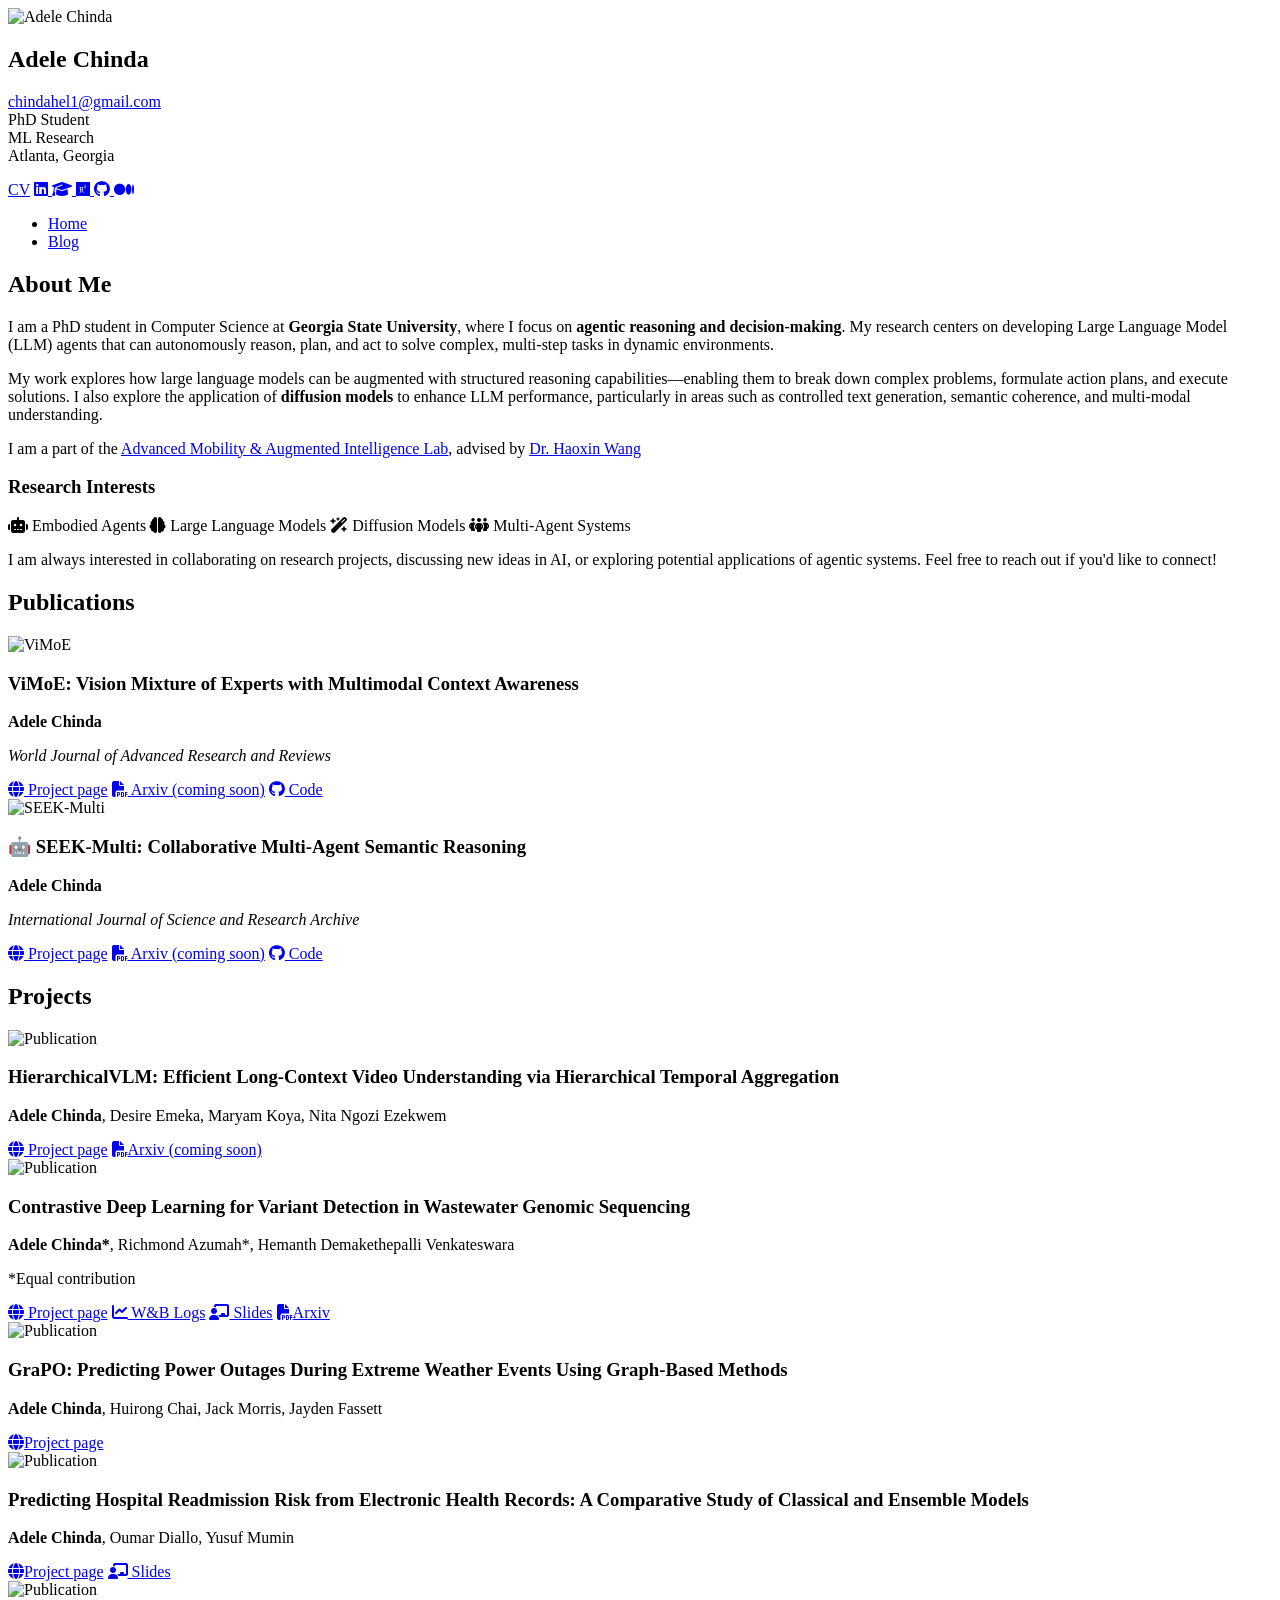
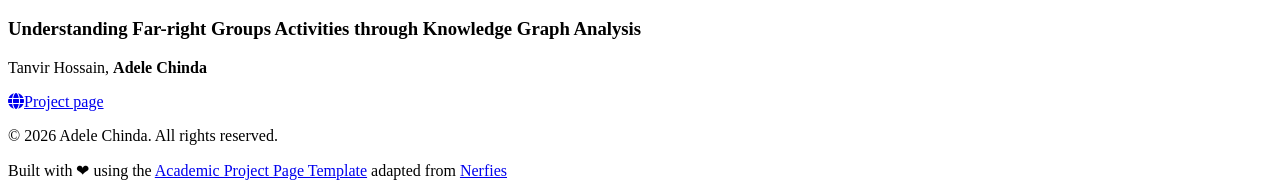
==== index.html @ a4552bd7 "Add initial HTML structure for portfolio website This file contains the complete HTML structure for " ====
<!DOCTYPE html>
<html lang="en">

<head>
  <meta charset="UTF-8">
  <meta http-equiv="X-UA-Compatible" content="IE=edge">
  <meta name="viewport" content="width=device-width, initial-scale=1.0">
  <meta name="description"
    content="Adele Chinda - PhD student in Computer Science at Georgia State University, researching agentic reasoning, LLM agents, and diffusion models for enhanced AI decision-making.">
  <meta name="keywords"
    content="Adele Chinda, ML Research, Machine Learning, LLM Agents, Diffusion Models, Embodied Agents, PhD Student, Georgia State University">
  <meta name="author" content="Adele Chinda">

  <!-- Open Graph / Social Media -->
    <!-- Open Graph / Social Media -->
  <meta property="og:type" content="website">
  <meta property="og:title" content="Adele Chinda - ML Researcher">
  <meta property="og:description"
    content="PhD student researching agentic reasoning, LLM agents, and diffusion models at Georgia State University">
  <meta property="og:url" content="https://arrdel.github.io/portfolio">
  <meta property="og:image" content="images/El.jpg">

  <!-- Twitter Card -->
  <meta name="twitter:card" content="summary_large_image">
  <meta name="twitter:title" content="Adele Chinda - ML Researcher">
  <meta name="twitter:description"
    content="PhD student researching agentic reasoning, LLM agents, and diffusion models">
  <meta name="twitter:image" content="images/El.jpg">

  <!-- Favicon -->
  <link rel="icon" type="image/x-icon" href="images/logo.png">
  <link rel="apple-touch-icon" href="images/logo.png">

  <link rel="preconnect" href="https://fonts.googleapis.com">
  <link rel="preconnect" href="https://fonts.gstatic.com" crossorigin>
  <link href="https://fonts.googleapis.com/css2?family=Inconsolata:wght@200..900&display=swap" rel="stylesheet">
  <link href="https://fonts.googleapis.com/css2?family=Roboto:wght@100..900&display=swap" rel="stylesheet">

  <link rel="stylesheet" href="https://cdnjs.cloudflare.com/ajax/libs/font-awesome/6.4.0/css/all.min.css"
    integrity="sha512-iecdLmaskl7CVkqkXNQ/ZH/XLlvWZOJyj7Yy7tcenmpD1ypASozpmT/E0iPtmFIB46ZmdtAc9eNBvH0H/ZpiBw=="
    crossorigin="anonymous" referrerpolicy="no-referrer" />

  <link rel="stylesheet" href="styles.css">

  <title>Adele Chinda - ML Researcher</title>
</head>

<body>
  <div class="container">
    <!-- SIDEBAR -->
    <aside class="sidebar">
      <div class="profile">
        <img src="images/El.jpg" alt="Adele Chinda" class="profile-img">
        <h1>Adele Chinda</h1>
        <p class="contact">
          <a href="mailto:chindahel1@gmail.com">chindahel1@gmail.com</a><br>
          PhD Student<br>
          ML Research<br>
          Atlanta, Georgia
        </p>
        <div class="social-links">
          <a href="https://drive.google.com/file/d/1CGYINzGXRJIUxtWzq9gkBMpRgqJ4EECD/view?usp=sharing" target="_blank"
            rel="noopener noreferrer" title="CV">CV</a>
          <!-- <a href="http://scholar.google.com" target="_blank" rel="noopener noreferrer" title="Google Scholar">
            <i class="fa-solid fa-graduation-cap"></i>
          </a>
          <a href="https://www.semanticscholar.org" target="_blank" rel="noopener noreferrer" title="Semantic Scholar">
            Semantic Scholar
          </a>
          <a href="http://twitter.com" target="_blank" rel="noopener noreferrer" title="Twitter">
            <i class="fa-brands fa-twitter"></i>
          </a> -->
          <a href="https://www.linkedin.com/in/adele-chinda/" target="_blank" rel="noopener noreferrer"
            title="LinkedIn">
            <i class="fa-brands fa-linkedin"></i>
          </a>
          <a href="https://scholar.google.com/citations?user=T6qXvdAAAAAJ&hl=en" target="_blank"
            rel="noopener noreferrer" title="Google Scholar">
            <i class="fa-solid fa-graduation-cap"></i>
          </a>
          <a href="https://www.researchgate.net/profile/Adele-Chinda-2?ev=hdr_xprf" target="_blank"
            rel="noopener noreferrer" title="ResearchGate">
            <i class="fa-brands fa-researchgate"></i>
          </a>
          <a href="https://github.com/arrdel" target="_blank" rel="noopener noreferrer" title="GitHub">
            <i class="fa-brands fa-github"></i>
          </a>
          <a href="https://medium.com/@chindahel1" target="_blank" rel="noopener noreferrer" title="Medium">
            <i class="fa-brands fa-medium"></i>
          </a>
        </div>
      </div>

      <!-- Navigation Menu -->
      <nav class="sidebar-nav">
        <ul>
          <li><a href="index.html" class="nav-link active">Home</a></li>
          <li><a href="blog.html" class="nav-link">Blog</a></li>
        </ul>
      </nav>
    </aside>

    <!-- MAIN CONTENT -->
    <main class="main-content">
      <!-- ABOUT SECTION -->
      <section class="about-section">
        <h2>About Me</h2>
        <p>
          I am a PhD student in Computer Science at <strong>Georgia State University</strong>, where I focus on
          <strong>agentic reasoning and
            decision-making</strong>. My research centers on developing Large Language Model (LLM) agents that can
          autonomously reason, plan, and act to solve complex, multi-step tasks in dynamic environments.
        </p>

        <p>
          My work explores how large language models can be
          augmented with structured reasoning capabilities—enabling them to break down complex problems, formulate
          action plans, and execute solutions. I also explore the application of <strong>diffusion
            models</strong> to enhance LLM performance, particularly in areas such as controlled text generation,
          semantic coherence, and multi-modal understanding.
        </p>

        <p>
          I am a part of the <a href="https://www.amai-gsu.us/" target="_blank">Advanced Mobility & Augmented
            Intelligence Lab</a>, advised
          by
          <a href="https://www.amai-gsu.us/group/">Dr. Haoxin Wang</a>
        </p>

        <div class="research-interests">
          <h3>Research Interests</h3>
          <div class="interest-tags">
            <span class="interest-tag"><i class="fa-solid fa-robot"></i> Embodied Agents</span>
            <span class="interest-tag"><i class="fa-solid fa-brain"></i> Large Language Models</span>
            <span class="interest-tag"><i class="fa-solid fa-wand-magic-sparkles"></i> Diffusion Models</span>
            <span class="interest-tag"><i class="fa-solid fa-people-group"></i> Multi-Agent Systems</span>
          </div>
        </div>

        <p>
          I am always interested in collaborating on research projects, discussing new ideas in AI, or exploring
          potential applications of agentic systems. Feel free to reach out if you'd like to connect!
        </p>
      </section>
      <!-- <section class="news-section">
        <h3>News</h3>
        <div class="news-list"> -->


      <!-- <div class="news-item">
            <img src="images/El.jpg" alt="Conference" class="news-thumbnail">
            <div class="news-content">
              <h3>LLaRP got accepted at ICLR</h3>
              <p class="news-date">Jan, 2024</p>
              <p>LLaRP is a way to ground multi-modal models in different embodiments and corresponding action spaces.
              </p>
            </div>
          </div> -->

      <!-- <div class="news-item">
            <img src="images/El.jpg" alt="Apple" class="news-thumbnail">
            <div class="news-content">
              <h3>Started as a Research Scientist at Apple MLR</h3>
              <p class="news-date">June, 2023</p>
              <p>I joined Apple as a Research Scientist in the Machine Learning Research team. I will work on building
                interactive and embodied agents.</p>
            </div>
          </div> -->

      <!-- <div class="news-item">
            <img src="images/El.jpg" alt="Defense" class="news-thumbnail">
            <div class="news-content">
              <h3>Defended my PhD Thesis</h3>
              <p class="news-date">May, 2023</p>
              <p>I defended my PhD thesis titled "Towards multi-modal AI systems with open-world cognition".</p>
            </div>
          </div> -->

      <!-- <div class="news-item">
            <img src="images/El.jpg" alt="ECCV" class="news-thumbnail">
            <div class="news-content">
              <h3>HouseKeep got accepted at ECCV</h3>
              <p class="news-date">Sep, 2022</p>
              <p>HouseKeep is a benchmark to test common-sense reasoning in embodied agents.</p>
            </div>
          </div> -->

      <!-- <div class="news-item">
            <img src="images/El.jpg" alt="UAI" class="news-thumbnail">
            <div class="news-content">
              <h3>Known Unknowns accepted at UAI as Oral</h3>
              <p class="news-date">Aug, 2021</p>
              <p>In this work, we teach agents how to reason using elimination.</p>
            </div>
          </div> -->


      <!-- </div>
      </section> -->

      <!-- PUBLICATIONS SECTION -->
      <section class="publications-section">
        <h2>Publications</h2>
        <div class="publications-grid">

          <!-- Publication 1 -->
          <div class="publication-card" data-category="vision">
            <img src="images/vimoe.png" alt="ViMoE" class="pub-image">
            <div class="pub-content">
              <h3>ViMoE: Vision Mixture of Experts with Multimodal Context Awareness</h3>
              <p class="pub-authors"><strong>Adele Chinda</strong></p>
              <p class="pub-authors" style="font-style: italic; font-weight: 300;">World Journal of Advanced Research
                and Reviews</p>
              <div class="pub-links">
                <a href="https://arrdel.github.io/vimoe/" target="_blank"><i class="fa-solid fa-globe"></i> Project
                  page</a>
                <a href="https://arxiv.org/" target="_blank"><i class="fa-solid fa-file-pdf"></i> Arxiv (coming
                  soon)</a>
                <a href="https://github.com/arrdel/vimoe" target="_blank"><i class="fa-brands fa-github"></i> Code</a>
              </div>
            </div>
          </div>

          <!-- Publication 2 -->
          <div class="publication-card" data-category="reasoning">
            <img src="images/seek.svg" alt="SEEK-Multi" class="pub-image">
            <div class="pub-content">
              <h3>🤖 SEEK-Multi: Collaborative Multi-Agent Semantic Reasoning</h3>
              <p class="pub-authors"><strong>Adele Chinda</strong></p>
              <p class="pub-authors" style="font-style: italic; font-weight: 300;">International Journal of Science and
                Research Archive</p>
              <div class="pub-links">
                <a href="https://arrdel.github.io/seek-multi/" target="_blank"><i class="fa-solid fa-globe"></i> Project
                  page</a>
                <a href="https://arxiv.org/" target="_blank"><i class="fa-solid fa-file-pdf"></i> Arxiv (coming
                  soon)</a>
                <a href="https://github.com/arrdel/seek-multi" target="_blank"><i class="fa-brands fa-github"></i>
                  Code</a>
              </div>
            </div>
          </div>

        </div>
      </section>

      <!-- PROJECTS SECTION -->
      <section class="projects-section">
        <h2>Projects</h2>
        <div class="publications-grid">





          <!-- Projects 1 -->
          <div class="publication-card" data-category="embodied">
            <img src="images/hvlm.png" alt="Publication" class="pub-image">
            <div class="pub-content">
              <h3>HierarchicalVLM: Efficient Long-Context Video Understanding via
                Hierarchical Temporal Aggregation</h3>
              <p class="pub-authors"><strong>Adele Chinda</strong>, Desire Emeka, Maryam Koya, Nita Ngozi Ezekwem</p>
              <div class="pub-links">
                <a href="https://arrdel.github.io/hierarchical-vlm/" target="_blank"><i class="fa-solid fa-globe"></i>
                  Project page</a>
                <a href="https://arxiv.org/" target="_blank"><i class="fa-solid fa-file-pdf"></i>Arxiv
                  (coming soon)</a>
              </div>
            </div>
          </div>


          <!-- Projects 1 -->
          <div class="publication-card" data-category="embodied">
            <img src="images/contrastive_architecture.png" alt="Publication" class="pub-image">
            <div class="pub-content">
              <h3>Contrastive Deep Learning for Variant Detection in Wastewater Genomic Sequencing</h3>
              <p class="pub-authors"><strong>Adele Chinda*</strong>, Richmond Azumah*, Hemanth Demakethepalli
                Venkateswara</p>
              <p class="pub-authors equal-contribution">*Equal contribution</p>
              <div class="pub-links">
                <a href="https://arrdel.github.io/genomic_sequence_detection/" target="_blank"><i
                    class="fa-solid fa-globe"></i> Project page</a>
                <a href="https://wandb.ai/el_chindah/vqvae-genomics?nw=nwuserel_chindah1" target="_blank"><i
                    class="fas fa-chart-line"></i> W&B Logs</a>
                <a href="https://docs.google.com/presentation/d/1PDNrMdP7XP-Nsu4ky4-fKPafyjr1P7agbxPLadzacz8/edit?slide=id.p#slide=id.p"
                  target="_blank"><i class="fas fa-chalkboard-teacher"></i> Slides</a>
                <a href="https://arxiv.org/abs/2512.03158" target="_blank"><i class="fa-solid fa-file-pdf"></i>Arxiv</a>
              </div>
            </div>
          </div>







          <!-- Projects 1 -->
          <div class="publication-card" data-category="embodied">
            <img src="images/power_grid.png" alt="Publication" class="pub-image">
            <div class="pub-content">
              <h3>GraPO: Predicting Power Outages During Extreme Weather Events Using Graph-Based Methods</h3>
              <p class="pub-authors"><strong>Adele Chinda</strong>, Huirong Chai, Jack Morris, Jayden Fassett</p>
              <div class="pub-links">
                <a href="https://arrdel.github.io/power-outage-prediction/" target="_blank"><i
                    class="fa-solid fa-globe"></i>Project
                  page</a>
              </div>
            </div>
          </div>

          <!-- Projects 2 -->
          <div class="publication-card" data-category="embodied">
            <img src="images/smote_effect.png" alt="Publication" class="pub-image">
            <div class="pub-content">
              <h3>Predicting Hospital Readmission Risk from Electronic
                Health Records: A Comparative Study of Classical
                and Ensemble Models</h3>
              <p class="pub-authors"><strong>Adele Chinda</strong>, Oumar Diallo, Yusuf Mumin</p>

              <div class="pub-links">
                <!-- <a href="#" target="_blank"><i class="fa-solid fa-file-pdf"></i> Arxiv</a>
                          <a href="#" target="_blank"><i class="fa-brands fa-github"></i> Code</a> -->
                <a href="https://arrdel.github.io/patient-readmission-prediction/" target="_blank"><i
                    class="fa-solid fa-globe"></i>Project page</a>
                <a href="https://docs.google.com/presentation/d/1vqpF6zfkh1SBJUwnyQhHfGGrLSJdJ21kZCdQbvuo1Ig/edit?usp=sharing"
                  target="_blank"><i class="fas fa-chalkboard-teacher"></i> Slides</a>
              </div>
            </div>
          </div>

          <!-- Projects 3 -->
          <div class="publication-card" data-category="embodied">
            <img src="images/knowledge_graph.png" alt="Publication" class="pub-image">
            <div class="pub-content">
              <h3>Understanding Far-right Groups Activities through
                Knowledge Graph Analysis</h3>
              <p class="pub-authors">Tanvir Hossain, <strong>Adele Chinda</strong>
              </p>

              <div class="pub-links">
                <!-- <a href="#" target="_blank"><i class="fa-solid fa-file-pdf"></i> Arxiv</a>
                            <a href="#" target="_blank"><i class="fa-brands fa-github"></i> Code</a> -->
                <a href="https://arrdel.github.io/iron-march-network-analysis/" target="_blank"><i
                    class="fa-solid fa-globe"></i>Project page</a>
              </div>
            </div>
          </div>
        </div>
      </section>

    </main>
  </div>

  <!-- FOOTER -->
  <footer class="footer">
    <div class="footer-content">
      <p class="footer-copyright">&copy; 2026 Adele Chinda. All rights reserved.</p>
      <p class="footer-credit">
        Built with <span class="heart">❤</span> using the <a
          href="https://github.com/eliahuhorwitz/Academic-project-page-template" target="_blank">Academic
          Project Page Template</a> adapted from <a href="https://nerfies.github.io" target="_blank">Nerfies</a>
      </p>
      <!-- ClustrMaps Widget -->
      <!-- <div style="text-align: center; margin-top: 20px;">
        <script type="text/javascript" id="clustrmaps"
          src="//clustrmaps.com/map_v2.js?d=UBwb8LAJgIolX9pV6082rkMXWOmFI37z0qyVBqTbJFw&cl=ffffff&w=300"></script>
      </div> -->
    </div>
  </footer>

  <script>
    // Filter functionality
    const filterBtns = document.querySelectorAll('.filter-btn');
    const pubCards = document.querySelectorAll('.publication-card');

    filterBtns.forEach(btn => {
      btn.addEventListener('click', () => {
        // Update active button
        filterBtns.forEach(b => b.classList.remove('active'));
        btn.classList.add('active');

        const filter = btn.getAttribute('data-filter');

        // Filter publications
        pubCards.forEach(card => {
          if (filter === 'all' || card.getAttribute('data-category').includes(filter)) {
            card.style.display = 'flex';
          } else {
            card.style.display = 'none';
          }
        });
      });
    });
  </script>
</body>

</html>
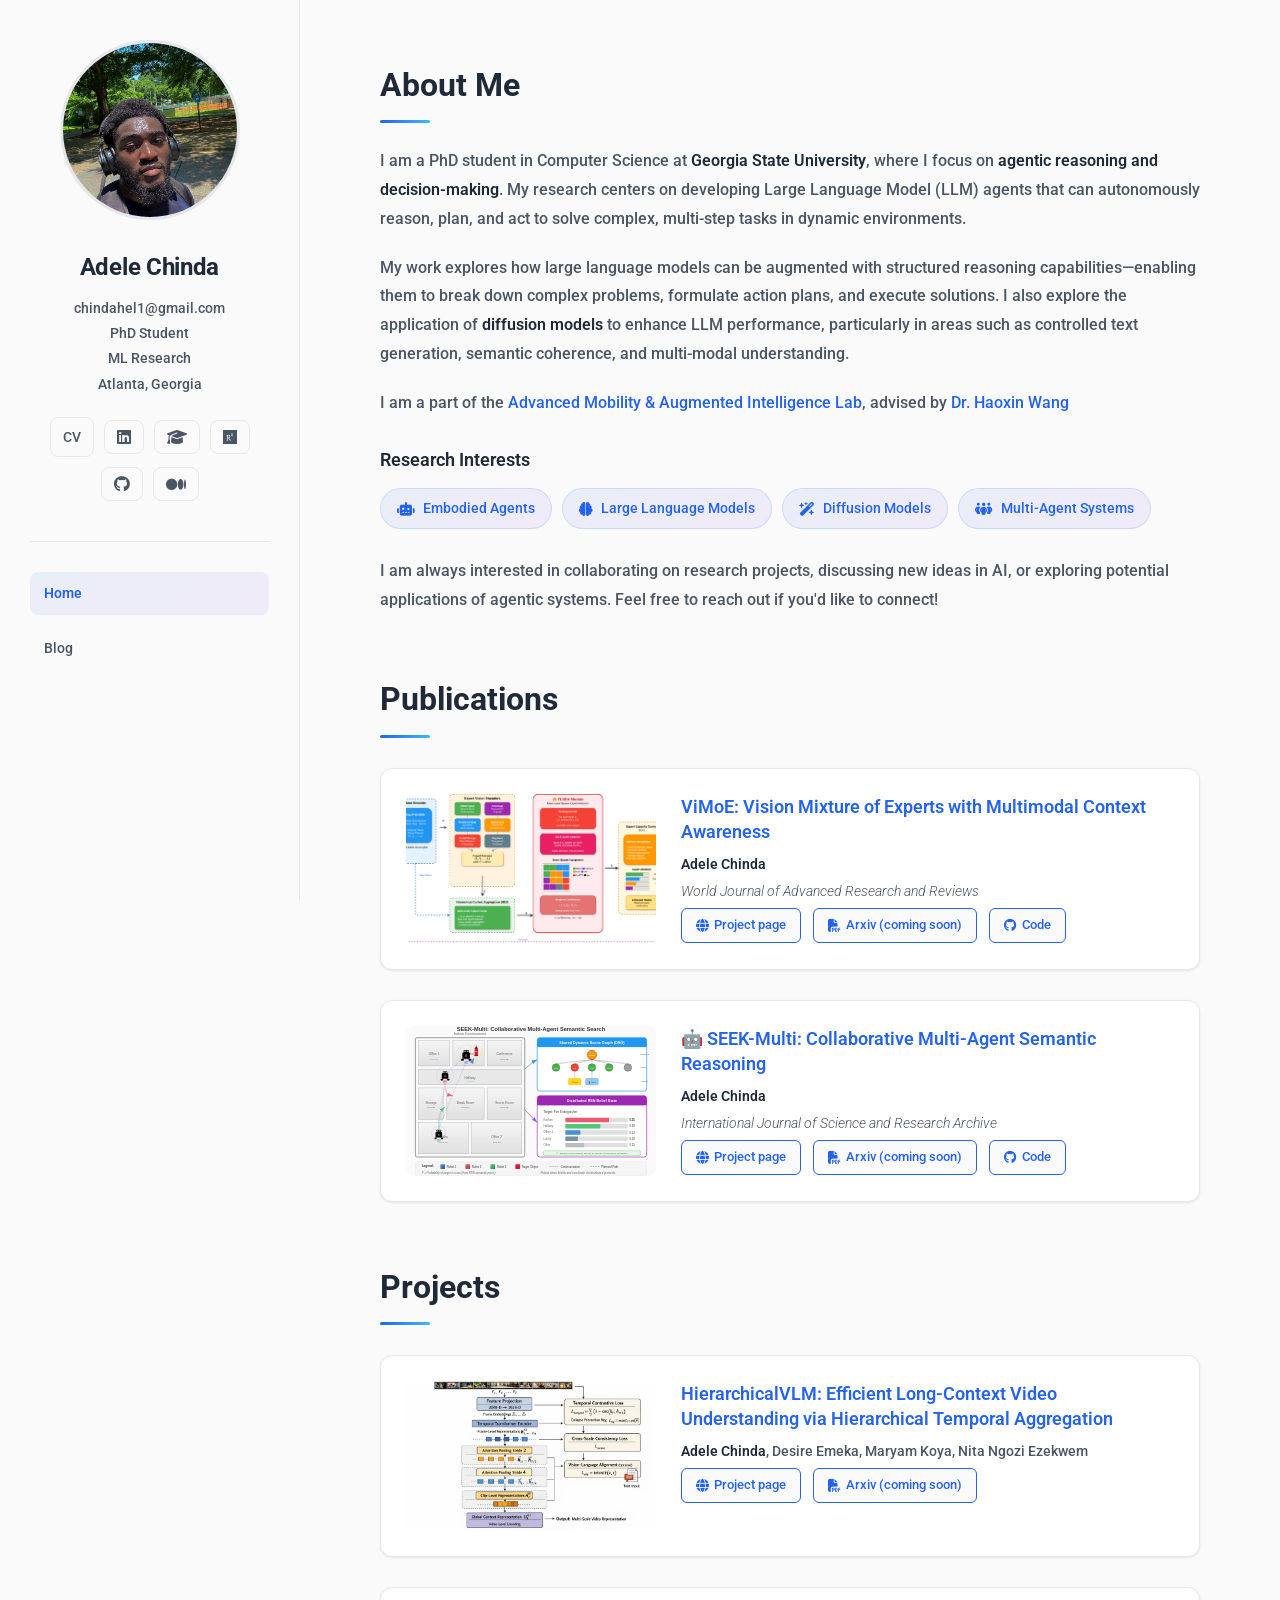
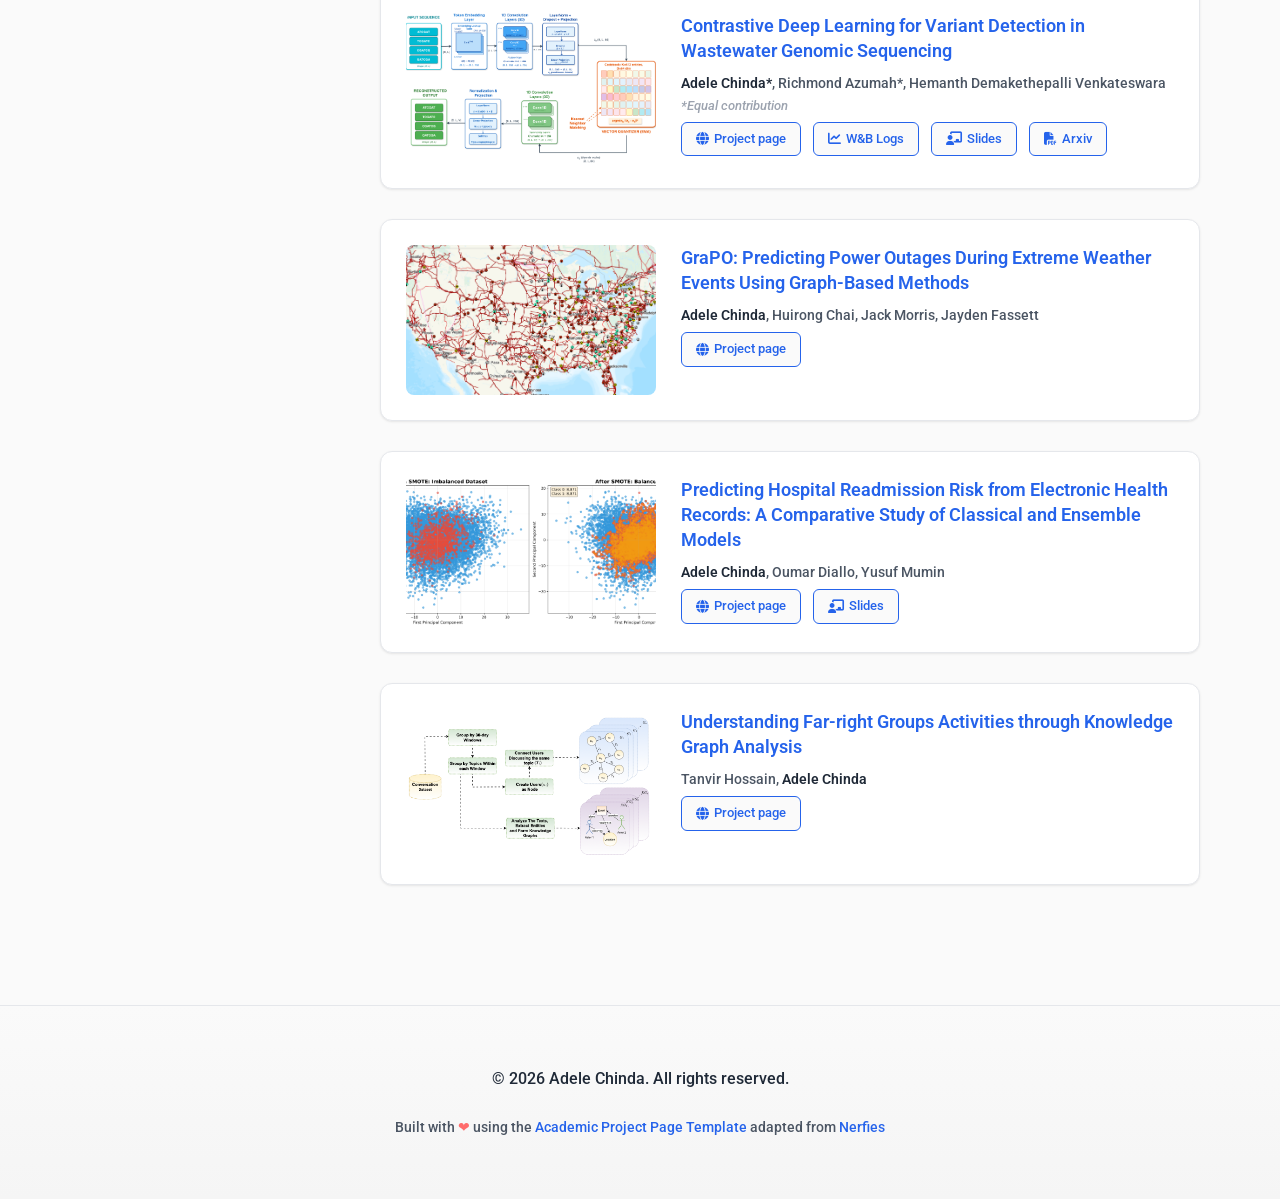
==== commit 4700fe36: "Add portfolio files, styles, and documents" ====
--- a/index.html
+++ b/index.html
@@ -1,398 +1,397 @@
-<!DOCTYPE html>
-<html lang="en">
-
-<head>
-  <meta charset="UTF-8">
-  <meta http-equiv="X-UA-Compatible" content="IE=edge">
-  <meta name="viewport" content="width=device-width, initial-scale=1.0">
-  <meta name="description"
-    content="Adele Chinda - PhD student in Computer Science at Georgia State University, researching agentic reasoning, LLM agents, and diffusion models for enhanced AI decision-making.">
-  <meta name="keywords"
-    content="Adele Chinda, ML Research, Machine Learning, LLM Agents, Diffusion Models, Embodied Agents, PhD Student, Georgia State University">
-  <meta name="author" content="Adele Chinda">
-
-  <!-- Open Graph / Social Media -->
-    <!-- Open Graph / Social Media -->
-  <meta property="og:type" content="website">
-  <meta property="og:title" content="Adele Chinda - ML Researcher">
-  <meta property="og:description"
-    content="PhD student researching agentic reasoning, LLM agents, and diffusion models at Georgia State University">
-  <meta property="og:url" content="https://arrdel.github.io/portfolio">
-  <meta property="og:image" content="images/El.jpg">
-
-  <!-- Twitter Card -->
-  <meta name="twitter:card" content="summary_large_image">
-  <meta name="twitter:title" content="Adele Chinda - ML Researcher">
-  <meta name="twitter:description"
-    content="PhD student researching agentic reasoning, LLM agents, and diffusion models">
-  <meta name="twitter:image" content="images/El.jpg">
-
-  <!-- Favicon -->
-  <link rel="icon" type="image/x-icon" href="images/logo.png">
-  <link rel="apple-touch-icon" href="images/logo.png">
-
-  <link rel="preconnect" href="https://fonts.googleapis.com">
-  <link rel="preconnect" href="https://fonts.gstatic.com" crossorigin>
-  <link href="https://fonts.googleapis.com/css2?family=Inconsolata:wght@200..900&display=swap" rel="stylesheet">
-  <link href="https://fonts.googleapis.com/css2?family=Roboto:wght@100..900&display=swap" rel="stylesheet">
-
-  <link rel="stylesheet" href="https://cdnjs.cloudflare.com/ajax/libs/font-awesome/6.4.0/css/all.min.css"
-    integrity="sha512-iecdLmaskl7CVkqkXNQ/ZH/XLlvWZOJyj7Yy7tcenmpD1ypASozpmT/E0iPtmFIB46ZmdtAc9eNBvH0H/ZpiBw=="
-    crossorigin="anonymous" referrerpolicy="no-referrer" />
-
-  <link rel="stylesheet" href="styles.css">
-
-  <title>Adele Chinda - ML Researcher</title>
-</head>
-
-<body>
-  <div class="container">
-    <!-- SIDEBAR -->
-    <aside class="sidebar">
-      <div class="profile">
-        <img src="images/El.jpg" alt="Adele Chinda" class="profile-img">
-        <h1>Adele Chinda</h1>
-        <p class="contact">
-          <a href="mailto:chindahel1@gmail.com">chindahel1@gmail.com</a><br>
-          PhD Student<br>
-          ML Research<br>
-          Atlanta, Georgia
-        </p>
-        <div class="social-links">
-          <a href="https://drive.google.com/file/d/1CGYINzGXRJIUxtWzq9gkBMpRgqJ4EECD/view?usp=sharing" target="_blank"
-            rel="noopener noreferrer" title="CV">CV</a>
-          <!-- <a href="http://scholar.google.com" target="_blank" rel="noopener noreferrer" title="Google Scholar">
-            <i class="fa-solid fa-graduation-cap"></i>
-          </a>
-          <a href="https://www.semanticscholar.org" target="_blank" rel="noopener noreferrer" title="Semantic Scholar">
-            Semantic Scholar
-          </a>
-          <a href="http://twitter.com" target="_blank" rel="noopener noreferrer" title="Twitter">
-            <i class="fa-brands fa-twitter"></i>
-          </a> -->
-          <a href="https://www.linkedin.com/in/adele-chinda/" target="_blank" rel="noopener noreferrer"
-            title="LinkedIn">
-            <i class="fa-brands fa-linkedin"></i>
-          </a>
-          <a href="https://scholar.google.com/citations?user=T6qXvdAAAAAJ&hl=en" target="_blank"
-            rel="noopener noreferrer" title="Google Scholar">
-            <i class="fa-solid fa-graduation-cap"></i>
-          </a>
-          <a href="https://www.researchgate.net/profile/Adele-Chinda-2?ev=hdr_xprf" target="_blank"
-            rel="noopener noreferrer" title="ResearchGate">
-            <i class="fa-brands fa-researchgate"></i>
-          </a>
-          <a href="https://github.com/arrdel" target="_blank" rel="noopener noreferrer" title="GitHub">
-            <i class="fa-brands fa-github"></i>
-          </a>
-          <a href="https://medium.com/@chindahel1" target="_blank" rel="noopener noreferrer" title="Medium">
-            <i class="fa-brands fa-medium"></i>
-          </a>
-        </div>
-      </div>
-
-      <!-- Navigation Menu -->
-      <nav class="sidebar-nav">
-        <ul>
-          <li><a href="index.html" class="nav-link active">Home</a></li>
-          <li><a href="blog.html" class="nav-link">Blog</a></li>
-        </ul>
-      </nav>
-    </aside>
-
-    <!-- MAIN CONTENT -->
-    <main class="main-content">
-      <!-- ABOUT SECTION -->
-      <section class="about-section">
-        <h2>About Me</h2>
-        <p>
-          I am a PhD student in Computer Science at <strong>Georgia State University</strong>, where I focus on
-          <strong>agentic reasoning and
-            decision-making</strong>. My research centers on developing Large Language Model (LLM) agents that can
-          autonomously reason, plan, and act to solve complex, multi-step tasks in dynamic environments.
-        </p>
-
-        <p>
-          My work explores how large language models can be
-          augmented with structured reasoning capabilities—enabling them to break down complex problems, formulate
-          action plans, and execute solutions. I also explore the application of <strong>diffusion
-            models</strong> to enhance LLM performance, particularly in areas such as controlled text generation,
-          semantic coherence, and multi-modal understanding.
-        </p>
-
-        <p>
-          I am a part of the <a href="https://www.amai-gsu.us/" target="_blank">Advanced Mobility & Augmented
-            Intelligence Lab</a>, advised
-          by
-          <a href="https://www.amai-gsu.us/group/">Dr. Haoxin Wang</a>
-        </p>
-
-        <div class="research-interests">
-          <h3>Research Interests</h3>
-          <div class="interest-tags">
-            <span class="interest-tag"><i class="fa-solid fa-robot"></i> Embodied Agents</span>
-            <span class="interest-tag"><i class="fa-solid fa-brain"></i> Large Language Models</span>
-            <span class="interest-tag"><i class="fa-solid fa-wand-magic-sparkles"></i> Diffusion Models</span>
-            <span class="interest-tag"><i class="fa-solid fa-people-group"></i> Multi-Agent Systems</span>
-          </div>
-        </div>
-
-        <p>
-          I am always interested in collaborating on research projects, discussing new ideas in AI, or exploring
-          potential applications of agentic systems. Feel free to reach out if you'd like to connect!
-        </p>
-      </section>
-      <!-- <section class="news-section">
-        <h3>News</h3>
-        <div class="news-list"> -->
-
-
-      <!-- <div class="news-item">
-            <img src="images/El.jpg" alt="Conference" class="news-thumbnail">
-            <div class="news-content">
-              <h3>LLaRP got accepted at ICLR</h3>
-              <p class="news-date">Jan, 2024</p>
-              <p>LLaRP is a way to ground multi-modal models in different embodiments and corresponding action spaces.
-              </p>
-            </div>
-          </div> -->
-
-      <!-- <div class="news-item">
-            <img src="images/El.jpg" alt="Apple" class="news-thumbnail">
-            <div class="news-content">
-              <h3>Started as a Research Scientist at Apple MLR</h3>
-              <p class="news-date">June, 2023</p>
-              <p>I joined Apple as a Research Scientist in the Machine Learning Research team. I will work on building
-                interactive and embodied agents.</p>
-            </div>
-          </div> -->
-
-      <!-- <div class="news-item">
-            <img src="images/El.jpg" alt="Defense" class="news-thumbnail">
-            <div class="news-content">
-              <h3>Defended my PhD Thesis</h3>
-              <p class="news-date">May, 2023</p>
-              <p>I defended my PhD thesis titled "Towards multi-modal AI systems with open-world cognition".</p>
-            </div>
-          </div> -->
-
-      <!-- <div class="news-item">
-            <img src="images/El.jpg" alt="ECCV" class="news-thumbnail">
-            <div class="news-content">
-              <h3>HouseKeep got accepted at ECCV</h3>
-              <p class="news-date">Sep, 2022</p>
-              <p>HouseKeep is a benchmark to test common-sense reasoning in embodied agents.</p>
-            </div>
-          </div> -->
-
-      <!-- <div class="news-item">
-            <img src="images/El.jpg" alt="UAI" class="news-thumbnail">
-            <div class="news-content">
-              <h3>Known Unknowns accepted at UAI as Oral</h3>
-              <p class="news-date">Aug, 2021</p>
-              <p>In this work, we teach agents how to reason using elimination.</p>
-            </div>
-          </div> -->
-
-
-      <!-- </div>
-      </section> -->
-
-      <!-- PUBLICATIONS SECTION -->
-      <section class="publications-section">
-        <h2>Publications</h2>
-        <div class="publications-grid">
-
-          <!-- Publication 1 -->
-          <div class="publication-card" data-category="vision">
-            <img src="images/vimoe.png" alt="ViMoE" class="pub-image">
-            <div class="pub-content">
-              <h3>ViMoE: Vision Mixture of Experts with Multimodal Context Awareness</h3>
-              <p class="pub-authors"><strong>Adele Chinda</strong></p>
-              <p class="pub-authors" style="font-style: italic; font-weight: 300;">World Journal of Advanced Research
-                and Reviews</p>
-              <div class="pub-links">
-                <a href="https://arrdel.github.io/vimoe/" target="_blank"><i class="fa-solid fa-globe"></i> Project
-                  page</a>
-                <a href="https://arxiv.org/" target="_blank"><i class="fa-solid fa-file-pdf"></i> Arxiv (coming
-                  soon)</a>
-                <a href="https://github.com/arrdel/vimoe" target="_blank"><i class="fa-brands fa-github"></i> Code</a>
-              </div>
-            </div>
-          </div>
-
-          <!-- Publication 2 -->
-          <div class="publication-card" data-category="reasoning">
-            <img src="images/seek.svg" alt="SEEK-Multi" class="pub-image">
-            <div class="pub-content">
-              <h3>🤖 SEEK-Multi: Collaborative Multi-Agent Semantic Reasoning</h3>
-              <p class="pub-authors"><strong>Adele Chinda</strong></p>
-              <p class="pub-authors" style="font-style: italic; font-weight: 300;">International Journal of Science and
-                Research Archive</p>
-              <div class="pub-links">
-                <a href="https://arrdel.github.io/seek-multi/" target="_blank"><i class="fa-solid fa-globe"></i> Project
-                  page</a>
-                <a href="https://arxiv.org/" target="_blank"><i class="fa-solid fa-file-pdf"></i> Arxiv (coming
-                  soon)</a>
-                <a href="https://github.com/arrdel/seek-multi" target="_blank"><i class="fa-brands fa-github"></i>
-                  Code</a>
-              </div>
-            </div>
-          </div>
-
-        </div>
-      </section>
-
-      <!-- PROJECTS SECTION -->
-      <section class="projects-section">
-        <h2>Projects</h2>
-        <div class="publications-grid">
-
-
-
-
-
-          <!-- Projects 1 -->
-          <div class="publication-card" data-category="embodied">
-            <img src="images/hvlm.png" alt="Publication" class="pub-image">
-            <div class="pub-content">
-              <h3>HierarchicalVLM: Efficient Long-Context Video Understanding via
-                Hierarchical Temporal Aggregation</h3>
-              <p class="pub-authors"><strong>Adele Chinda</strong>, Desire Emeka, Maryam Koya, Nita Ngozi Ezekwem</p>
-              <div class="pub-links">
-                <a href="https://arrdel.github.io/hierarchical-vlm/" target="_blank"><i class="fa-solid fa-globe"></i>
-                  Project page</a>
-                <a href="https://arxiv.org/" target="_blank"><i class="fa-solid fa-file-pdf"></i>Arxiv
-                  (coming soon)</a>
-              </div>
-            </div>
-          </div>
-
-
-          <!-- Projects 1 -->
-          <div class="publication-card" data-category="embodied">
-            <img src="images/contrastive_architecture.png" alt="Publication" class="pub-image">
-            <div class="pub-content">
-              <h3>Contrastive Deep Learning for Variant Detection in Wastewater Genomic Sequencing</h3>
-              <p class="pub-authors"><strong>Adele Chinda*</strong>, Richmond Azumah*, Hemanth Demakethepalli
-                Venkateswara</p>
-              <p class="pub-authors equal-contribution">*Equal contribution</p>
-              <div class="pub-links">
-                <a href="https://arrdel.github.io/genomic_sequence_detection/" target="_blank"><i
-                    class="fa-solid fa-globe"></i> Project page</a>
-                <a href="https://wandb.ai/el_chindah/vqvae-genomics?nw=nwuserel_chindah1" target="_blank"><i
-                    class="fas fa-chart-line"></i> W&B Logs</a>
-                <a href="https://docs.google.com/presentation/d/1PDNrMdP7XP-Nsu4ky4-fKPafyjr1P7agbxPLadzacz8/edit?slide=id.p#slide=id.p"
-                  target="_blank"><i class="fas fa-chalkboard-teacher"></i> Slides</a>
-                <a href="https://arxiv.org/abs/2512.03158" target="_blank"><i class="fa-solid fa-file-pdf"></i>Arxiv</a>
-              </div>
-            </div>
-          </div>
-
-
-
-
-
-
-
-          <!-- Projects 1 -->
-          <div class="publication-card" data-category="embodied">
-            <img src="images/power_grid.png" alt="Publication" class="pub-image">
-            <div class="pub-content">
-              <h3>GraPO: Predicting Power Outages During Extreme Weather Events Using Graph-Based Methods</h3>
-              <p class="pub-authors"><strong>Adele Chinda</strong>, Huirong Chai, Jack Morris, Jayden Fassett</p>
-              <div class="pub-links">
-                <a href="https://arrdel.github.io/power-outage-prediction/" target="_blank"><i
-                    class="fa-solid fa-globe"></i>Project
-                  page</a>
-              </div>
-            </div>
-          </div>
-
-          <!-- Projects 2 -->
-          <div class="publication-card" data-category="embodied">
-            <img src="images/smote_effect.png" alt="Publication" class="pub-image">
-            <div class="pub-content">
-              <h3>Predicting Hospital Readmission Risk from Electronic
-                Health Records: A Comparative Study of Classical
-                and Ensemble Models</h3>
-              <p class="pub-authors"><strong>Adele Chinda</strong>, Oumar Diallo, Yusuf Mumin</p>
-
-              <div class="pub-links">
-                <!-- <a href="#" target="_blank"><i class="fa-solid fa-file-pdf"></i> Arxiv</a>
-                          <a href="#" target="_blank"><i class="fa-brands fa-github"></i> Code</a> -->
-                <a href="https://arrdel.github.io/patient-readmission-prediction/" target="_blank"><i
-                    class="fa-solid fa-globe"></i>Project page</a>
-                <a href="https://docs.google.com/presentation/d/1vqpF6zfkh1SBJUwnyQhHfGGrLSJdJ21kZCdQbvuo1Ig/edit?usp=sharing"
-                  target="_blank"><i class="fas fa-chalkboard-teacher"></i> Slides</a>
-              </div>
-            </div>
-          </div>
-
-          <!-- Projects 3 -->
-          <div class="publication-card" data-category="embodied">
-            <img src="images/knowledge_graph.png" alt="Publication" class="pub-image">
-            <div class="pub-content">
-              <h3>Understanding Far-right Groups Activities through
-                Knowledge Graph Analysis</h3>
-              <p class="pub-authors">Tanvir Hossain, <strong>Adele Chinda</strong>
-              </p>
-
-              <div class="pub-links">
-                <!-- <a href="#" target="_blank"><i class="fa-solid fa-file-pdf"></i> Arxiv</a>
-                            <a href="#" target="_blank"><i class="fa-brands fa-github"></i> Code</a> -->
-                <a href="https://arrdel.github.io/iron-march-network-analysis/" target="_blank"><i
-                    class="fa-solid fa-globe"></i>Project page</a>
-              </div>
-            </div>
-          </div>
-        </div>
-      </section>
-
-    </main>
-  </div>
-
-  <!-- FOOTER -->
-  <footer class="footer">
-    <div class="footer-content">
-      <p class="footer-copyright">&copy; 2026 Adele Chinda. All rights reserved.</p>
-      <p class="footer-credit">
-        Built with <span class="heart">❤</span> using the <a
-          href="https://github.com/eliahuhorwitz/Academic-project-page-template" target="_blank">Academic
-          Project Page Template</a> adapted from <a href="https://nerfies.github.io" target="_blank">Nerfies</a>
-      </p>
-      <!-- ClustrMaps Widget -->
-      <!-- <div style="text-align: center; margin-top: 20px;">
-        <script type="text/javascript" id="clustrmaps"
-          src="//clustrmaps.com/map_v2.js?d=UBwb8LAJgIolX9pV6082rkMXWOmFI37z0qyVBqTbJFw&cl=ffffff&w=300"></script>
-      </div> -->
-    </div>
-  </footer>
-
-  <script>
-    // Filter functionality
-    const filterBtns = document.querySelectorAll('.filter-btn');
-    const pubCards = document.querySelectorAll('.publication-card');
-
-    filterBtns.forEach(btn => {
-      btn.addEventListener('click', () => {
-        // Update active button
-        filterBtns.forEach(b => b.classList.remove('active'));
-        btn.classList.add('active');
-
-        const filter = btn.getAttribute('data-filter');
-
-        // Filter publications
-        pubCards.forEach(card => {
-          if (filter === 'all' || card.getAttribute('data-category').includes(filter)) {
-            card.style.display = 'flex';
-          } else {
-            card.style.display = 'none';
-          }
-        });
-      });
-    });
-  </script>
-</body>
-
-</html>
+<!DOCTYPE html>
+<html lang="en">
+
+<head>
+  <meta charset="UTF-8">
+  <meta http-equiv="X-UA-Compatible" content="IE=edge">
+  <meta name="viewport" content="width=device-width, initial-scale=1.0">
+  <meta name="description"
+    content="Adele Chinda - PhD student in Computer Science at Georgia State University, researching agentic reasoning, LLM agents, and diffusion models for enhanced AI decision-making.">
+  <meta name="keywords"
+    content="Adele Chinda, ML Research, Machine Learning, LLM Agents, Diffusion Models, Embodied Agents, PhD Student, Georgia State University">
+  <meta name="author" content="Adele Chinda">
+
+  <!-- Open Graph / Social Media -->
+  <meta property="og:type" content="website">
+  <meta property="og:title" content="Adele Chinda - ML Researcher">
+  <meta property="og:description"
+    content="PhD student researching agentic reasoning, LLM agents, and diffusion models at Georgia State University">
+  <meta property="og:url" content="https://arrdel.github.io/portfolio">
+  <meta property="og:image" content="images/El.jpg">
+
+  <!-- Twitter Card -->
+  <meta name="twitter:card" content="summary_large_image">
+  <meta name="twitter:title" content="Adele Chinda - ML Researcher">
+  <meta name="twitter:description"
+    content="PhD student researching agentic reasoning, LLM agents, and diffusion models">
+  <meta name="twitter:image" content="images/El.jpg">
+
+  <!-- Favicon -->
+  <link rel="icon" type="image/x-icon" href="images/logo.png">
+  <link rel="apple-touch-icon" href="images/logo.png">
+
+  <link rel="preconnect" href="https://fonts.googleapis.com">
+  <link rel="preconnect" href="https://fonts.gstatic.com" crossorigin>
+  <link href="https://fonts.googleapis.com/css2?family=Inconsolata:wght@200..900&display=swap" rel="stylesheet">
+  <link href="https://fonts.googleapis.com/css2?family=Roboto:wght@100..900&display=swap" rel="stylesheet">
+
+  <link rel="stylesheet" href="https://cdnjs.cloudflare.com/ajax/libs/font-awesome/6.4.0/css/all.min.css"
+    integrity="sha512-iecdLmaskl7CVkqkXNQ/ZH/XLlvWZOJyj7Yy7tcenmpD1ypASozpmT/E0iPtmFIB46ZmdtAc9eNBvH0H/ZpiBw=="
+    crossorigin="anonymous" referrerpolicy="no-referrer" />
+
+  <link rel="stylesheet" href="styles.css">
+
+  <title>Adele Chinda - ML Researcher</title>
+</head>
+
+<body>
+  <div class="container">
+    <!-- SIDEBAR -->
+    <aside class="sidebar">
+      <div class="profile">
+        <img src="images/El.jpg" alt="Adele Chinda" class="profile-img">
+        <h1>Adele Chinda</h1>
+        <p class="contact">
+          <a href="mailto:chindahel1@gmail.com">chindahel1@gmail.com</a><br>
+          PhD Student<br>
+          ML Research<br>
+          Atlanta, Georgia
+        </p>
+        <div class="social-links">
+          <a href="https://drive.google.com/file/d/1CGYINzGXRJIUxtWzq9gkBMpRgqJ4EECD/view?usp=sharing" target="_blank"
+            rel="noopener noreferrer" title="CV">CV</a>
+          <!-- <a href="http://scholar.google.com" target="_blank" rel="noopener noreferrer" title="Google Scholar">
+            <i class="fa-solid fa-graduation-cap"></i>
+          </a>
+          <a href="https://www.semanticscholar.org" target="_blank" rel="noopener noreferrer" title="Semantic Scholar">
+            Semantic Scholar
+          </a>
+          <a href="http://twitter.com" target="_blank" rel="noopener noreferrer" title="Twitter">
+            <i class="fa-brands fa-twitter"></i>
+          </a> -->
+          <a href="https://www.linkedin.com/in/adele-chinda/" target="_blank" rel="noopener noreferrer"
+            title="LinkedIn">
+            <i class="fa-brands fa-linkedin"></i>
+          </a>
+          <a href="https://scholar.google.com/citations?user=T6qXvdAAAAAJ&hl=en" target="_blank"
+            rel="noopener noreferrer" title="Google Scholar">
+            <i class="fa-solid fa-graduation-cap"></i>
+          </a>
+          <a href="https://www.researchgate.net/profile/Adele-Chinda-2?ev=hdr_xprf" target="_blank"
+            rel="noopener noreferrer" title="ResearchGate">
+            <i class="fa-brands fa-researchgate"></i>
+          </a>
+          <a href="https://github.com/arrdel" target="_blank" rel="noopener noreferrer" title="GitHub">
+            <i class="fa-brands fa-github"></i>
+          </a>
+          <a href="https://medium.com/@chindahel1" target="_blank" rel="noopener noreferrer" title="Medium">
+            <i class="fa-brands fa-medium"></i>
+          </a>
+        </div>
+      </div>
+
+      <!-- Navigation Menu -->
+      <nav class="sidebar-nav">
+        <ul>
+          <li><a href="index.html" class="nav-link active">Home</a></li>
+          <li><a href="blog.html" class="nav-link">Blog</a></li>
+        </ul>
+      </nav>
+    </aside>
+
+    <!-- MAIN CONTENT -->
+    <main class="main-content">
+      <!-- ABOUT SECTION -->
+      <section class="about-section">
+        <h2>About Me</h2>
+        <p>
+          I am a PhD student in Computer Science at <strong>Georgia State University</strong>, where I focus on
+          <strong>agentic reasoning and
+            decision-making</strong>. My research centers on developing Large Language Model (LLM) agents that can
+          autonomously reason, plan, and act to solve complex, multi-step tasks in dynamic environments.
+        </p>
+
+        <p>
+          My work explores how large language models can be
+          augmented with structured reasoning capabilities—enabling them to break down complex problems, formulate
+          action plans, and execute solutions. I also explore the application of <strong>diffusion
+            models</strong> to enhance LLM performance, particularly in areas such as controlled text generation,
+          semantic coherence, and multi-modal understanding.
+        </p>
+
+        <p>
+          I am a part of the <a href="https://www.amai-gsu.us/" target="_blank">Advanced Mobility & Augmented
+            Intelligence Lab</a>, advised
+          by
+          <a href="https://www.amai-gsu.us/group/">Dr. Haoxin Wang</a>
+        </p>
+
+        <div class="research-interests">
+          <h3>Research Interests</h3>
+          <div class="interest-tags">
+            <span class="interest-tag"><i class="fa-solid fa-robot"></i> Embodied Agents</span>
+            <span class="interest-tag"><i class="fa-solid fa-brain"></i> Large Language Models</span>
+            <span class="interest-tag"><i class="fa-solid fa-wand-magic-sparkles"></i> Diffusion Models</span>
+            <span class="interest-tag"><i class="fa-solid fa-people-group"></i> Multi-Agent Systems</span>
+          </div>
+        </div>
+
+        <p>
+          I am always interested in collaborating on research projects, discussing new ideas in AI, or exploring
+          potential applications of agentic systems. Feel free to reach out if you'd like to connect!
+        </p>
+      </section>
+      <!-- <section class="news-section">
+        <h3>News</h3>
+        <div class="news-list"> -->
+
+
+      <!-- <div class="news-item">
+            <img src="images/El.jpg" alt="Conference" class="news-thumbnail">
+            <div class="news-content">
+              <h3>LLaRP got accepted at ICLR</h3>
+              <p class="news-date">Jan, 2024</p>
+              <p>LLaRP is a way to ground multi-modal models in different embodiments and corresponding action spaces.
+              </p>
+            </div>
+          </div> -->
+
+      <!-- <div class="news-item">
+            <img src="images/El.jpg" alt="Apple" class="news-thumbnail">
+            <div class="news-content">
+              <h3>Started as a Research Scientist at Apple MLR</h3>
+              <p class="news-date">June, 2023</p>
+              <p>I joined Apple as a Research Scientist in the Machine Learning Research team. I will work on building
+                interactive and embodied agents.</p>
+            </div>
+          </div> -->
+
+      <!-- <div class="news-item">
+            <img src="images/El.jpg" alt="Defense" class="news-thumbnail">
+            <div class="news-content">
+              <h3>Defended my PhD Thesis</h3>
+              <p class="news-date">May, 2023</p>
+              <p>I defended my PhD thesis titled "Towards multi-modal AI systems with open-world cognition".</p>
+            </div>
+          </div> -->
+
+      <!-- <div class="news-item">
+            <img src="images/El.jpg" alt="ECCV" class="news-thumbnail">
+            <div class="news-content">
+              <h3>HouseKeep got accepted at ECCV</h3>
+              <p class="news-date">Sep, 2022</p>
+              <p>HouseKeep is a benchmark to test common-sense reasoning in embodied agents.</p>
+            </div>
+          </div> -->
+
+      <!-- <div class="news-item">
+            <img src="images/El.jpg" alt="UAI" class="news-thumbnail">
+            <div class="news-content">
+              <h3>Known Unknowns accepted at UAI as Oral</h3>
+              <p class="news-date">Aug, 2021</p>
+              <p>In this work, we teach agents how to reason using elimination.</p>
+            </div>
+          </div> -->
+
+
+      <!-- </div>
+      </section> -->
+
+      <!-- PUBLICATIONS SECTION -->
+      <section class="publications-section">
+        <h2>Publications</h2>
+        <div class="publications-grid">
+
+          <!-- Publication 1 -->
+          <div class="publication-card" data-category="vision">
+            <img src="images/vimoe.png" alt="ViMoE" class="pub-image">
+            <div class="pub-content">
+              <h3>ViMoE: Vision Mixture of Experts with Multimodal Context Awareness</h3>
+              <p class="pub-authors"><strong>Adele Chinda</strong></p>
+              <p class="pub-authors" style="font-style: italic; font-weight: 300;">World Journal of Advanced Research
+                and Reviews</p>
+              <div class="pub-links">
+                <a href="https://arrdel.github.io/vimoe/" target="_blank"><i class="fa-solid fa-globe"></i> Project
+                  page</a>
+                <a href="https://arxiv.org/" target="_blank"><i class="fa-solid fa-file-pdf"></i> Arxiv (coming
+                  soon)</a>
+                <a href="https://github.com/arrdel/vimoe" target="_blank"><i class="fa-brands fa-github"></i> Code</a>
+              </div>
+            </div>
+          </div>
+
+          <!-- Publication 2 -->
+          <div class="publication-card" data-category="reasoning">
+            <img src="images/seek.svg" alt="SEEK-Multi" class="pub-image">
+            <div class="pub-content">
+              <h3>🤖 SEEK-Multi: Collaborative Multi-Agent Semantic Reasoning</h3>
+              <p class="pub-authors"><strong>Adele Chinda</strong></p>
+              <p class="pub-authors" style="font-style: italic; font-weight: 300;">International Journal of Science and
+                Research Archive</p>
+              <div class="pub-links">
+                <a href="https://arrdel.github.io/seek-multi/" target="_blank"><i class="fa-solid fa-globe"></i> Project
+                  page</a>
+                <a href="https://arxiv.org/" target="_blank"><i class="fa-solid fa-file-pdf"></i> Arxiv (coming
+                  soon)</a>
+                <a href="https://github.com/arrdel/seek-multi" target="_blank"><i class="fa-brands fa-github"></i>
+                  Code</a>
+              </div>
+            </div>
+          </div>
+
+        </div>
+      </section>
+
+      <!-- PROJECTS SECTION -->
+      <section class="projects-section">
+        <h2>Projects</h2>
+        <div class="publications-grid">
+
+
+
+
+
+          <!-- Projects 1 -->
+          <div class="publication-card" data-category="embodied">
+            <img src="images/hvlm.png" alt="Publication" class="pub-image">
+            <div class="pub-content">
+              <h3>HierarchicalVLM: Efficient Long-Context Video Understanding via
+                Hierarchical Temporal Aggregation</h3>
+              <p class="pub-authors"><strong>Adele Chinda</strong>, Desire Emeka, Maryam Koya, Nita Ngozi Ezekwem</p>
+              <div class="pub-links">
+                <a href="https://arrdel.github.io/hierarchical-vlm/" target="_blank"><i class="fa-solid fa-globe"></i>
+                  Project page</a>
+                <a href="https://arxiv.org/" target="_blank"><i class="fa-solid fa-file-pdf"></i>Arxiv
+                  (coming soon)</a>
+              </div>
+            </div>
+          </div>
+
+
+          <!-- Projects 1 -->
+          <div class="publication-card" data-category="embodied">
+            <img src="images/contrastive_architecture.png" alt="Publication" class="pub-image">
+            <div class="pub-content">
+              <h3>Contrastive Deep Learning for Variant Detection in Wastewater Genomic Sequencing</h3>
+              <p class="pub-authors"><strong>Adele Chinda*</strong>, Richmond Azumah*, Hemanth Demakethepalli
+                Venkateswara</p>
+              <p class="pub-authors equal-contribution">*Equal contribution</p>
+              <div class="pub-links">
+                <a href="https://arrdel.github.io/genomic_sequence_detection/" target="_blank"><i
+                    class="fa-solid fa-globe"></i> Project page</a>
+                <a href="https://wandb.ai/el_chindah/vqvae-genomics?nw=nwuserel_chindah1" target="_blank"><i
+                    class="fas fa-chart-line"></i> W&B Logs</a>
+                <a href="https://docs.google.com/presentation/d/1PDNrMdP7XP-Nsu4ky4-fKPafyjr1P7agbxPLadzacz8/edit?slide=id.p#slide=id.p"
+                  target="_blank"><i class="fas fa-chalkboard-teacher"></i> Slides</a>
+                <a href="https://arxiv.org/abs/2512.03158" target="_blank"><i class="fa-solid fa-file-pdf"></i>Arxiv</a>
+              </div>
+            </div>
+          </div>
+
+
+
+
+
+
+
+          <!-- Projects 1 -->
+          <div class="publication-card" data-category="embodied">
+            <img src="images/power_grid.png" alt="Publication" class="pub-image">
+            <div class="pub-content">
+              <h3>GraPO: Predicting Power Outages During Extreme Weather Events Using Graph-Based Methods</h3>
+              <p class="pub-authors"><strong>Adele Chinda</strong>, Huirong Chai, Jack Morris, Jayden Fassett</p>
+              <div class="pub-links">
+                <a href="https://arrdel.github.io/power-outage-prediction/" target="_blank"><i
+                    class="fa-solid fa-globe"></i>Project
+                  page</a>
+              </div>
+            </div>
+          </div>
+
+          <!-- Projects 2 -->
+          <div class="publication-card" data-category="embodied">
+            <img src="images/smote_effect.png" alt="Publication" class="pub-image">
+            <div class="pub-content">
+              <h3>Predicting Hospital Readmission Risk from Electronic
+                Health Records: A Comparative Study of Classical
+                and Ensemble Models</h3>
+              <p class="pub-authors"><strong>Adele Chinda</strong>, Oumar Diallo, Yusuf Mumin</p>
+
+              <div class="pub-links">
+                <!-- <a href="#" target="_blank"><i class="fa-solid fa-file-pdf"></i> Arxiv</a>
+                          <a href="#" target="_blank"><i class="fa-brands fa-github"></i> Code</a> -->
+                <a href="https://arrdel.github.io/patient-readmission-prediction/" target="_blank"><i
+                    class="fa-solid fa-globe"></i>Project page</a>
+                <a href="https://docs.google.com/presentation/d/1vqpF6zfkh1SBJUwnyQhHfGGrLSJdJ21kZCdQbvuo1Ig/edit?usp=sharing"
+                  target="_blank"><i class="fas fa-chalkboard-teacher"></i> Slides</a>
+              </div>
+            </div>
+          </div>
+
+          <!-- Projects 3 -->
+          <div class="publication-card" data-category="embodied">
+            <img src="images/knowledge_graph.png" alt="Publication" class="pub-image">
+            <div class="pub-content">
+              <h3>Understanding Far-right Groups Activities through
+                Knowledge Graph Analysis</h3>
+              <p class="pub-authors">Tanvir Hossain, <strong>Adele Chinda</strong>
+              </p>
+
+              <div class="pub-links">
+                <!-- <a href="#" target="_blank"><i class="fa-solid fa-file-pdf"></i> Arxiv</a>
+                            <a href="#" target="_blank"><i class="fa-brands fa-github"></i> Code</a> -->
+                <a href="https://arrdel.github.io/iron-march-network-analysis/" target="_blank"><i
+                    class="fa-solid fa-globe"></i>Project page</a>
+              </div>
+            </div>
+          </div>
+        </div>
+      </section>
+
+    </main>
+  </div>
+
+  <!-- FOOTER -->
+  <footer class="footer">
+    <div class="footer-content">
+      <p class="footer-copyright">&copy; 2026 Adele Chinda. All rights reserved.</p>
+      <p class="footer-credit">
+        Built with <span class="heart">❤</span> using the <a
+          href="https://github.com/eliahuhorwitz/Academic-project-page-template" target="_blank">Academic
+          Project Page Template</a> adapted from <a href="https://nerfies.github.io" target="_blank">Nerfies</a>
+      </p>
+      <!-- ClustrMaps Widget -->
+      <!-- <div style="text-align: center; margin-top: 20px;">
+        <script type="text/javascript" id="clustrmaps"
+          src="//clustrmaps.com/map_v2.js?d=UBwb8LAJgIolX9pV6082rkMXWOmFI37z0qyVBqTbJFw&cl=ffffff&w=300"></script>
+      </div> -->
+    </div>
+  </footer>
+
+  <script>
+    // Filter functionality
+    const filterBtns = document.querySelectorAll('.filter-btn');
+    const pubCards = document.querySelectorAll('.publication-card');
+
+    filterBtns.forEach(btn => {
+      btn.addEventListener('click', () => {
+        // Update active button
+        filterBtns.forEach(b => b.classList.remove('active'));
+        btn.classList.add('active');
+
+        const filter = btn.getAttribute('data-filter');
+
+        // Filter publications
+        pubCards.forEach(card => {
+          if (filter === 'all' || card.getAttribute('data-category').includes(filter)) {
+            card.style.display = 'flex';
+          } else {
+            card.style.display = 'none';
+          }
+        });
+      });
+    });
+  </script>
+</body>
+
+</html>
--- a/styles.css
+++ b/styles.css
@@ -0,0 +1,1544 @@
+:root {
+  --text-color: #1f2937;
+  --text-secondary: #4b5563;
+  --link-color: #2563eb;
+  --hover-color: #1d4ed8;
+  --background: #fafafa;
+  --background-alt: #f5f5f5;
+  --border-color: #e5e7eb;
+  --accent-gradient: linear-gradient(135deg, #2563eb 0%, #38bdf8 100%);
+  --card-shadow: 0 1px 3px rgba(0, 0, 0, 0.06), 0 1px 2px rgba(0, 0, 0, 0.04);
+  --card-shadow-hover: 0 10px 30px rgba(37, 99, 235, 0.12), 0 4px 12px rgba(0, 0, 0, 0.08);
+}
+
+* {
+  margin: 0;
+  padding: 0;
+  box-sizing: border-box;
+}
+
+html {
+  scroll-behavior: smooth;
+}
+
+body {
+  font-family: "Roboto", -apple-system, BlinkMacSystemFont, "Helvetica Neue",
+    Arial, sans-serif;
+  font-weight: 500;
+  font-size: 16px;
+  color: var(--text-color);
+  background-color: var(--background);
+  line-height: 1.6;
+  -webkit-font-smoothing: antialiased;
+  -moz-osx-font-smoothing: grayscale;
+}
+
+a {
+  color: var(--link-color);
+  text-decoration: none;
+  transition: color 0.2s ease;
+}
+
+a:hover {
+  color: var(--hover-color);
+}
+
+a:visited {
+  text-decoration: none;
+}
+
+/* CONTAINER LAYOUT */
+.container {
+  display: flex;
+  max-width: 1400px;
+  margin: 0 auto;
+  min-height: 100vh;
+}
+
+/* SIDEBAR */
+.sidebar {
+  width: 300px;
+  background-color: var(--background);
+  padding: 40px 30px;
+  position: fixed;
+  top: 0;
+  left: 0;
+  height: 100vh;
+  overflow-y: auto;
+  border-right: 1px solid var(--border-color);
+  z-index: 100;
+  display: flex;
+  flex-direction: column;
+}
+
+.profile {
+  text-align: center;
+}
+
+.profile-img {
+  width: 180px;
+  height: 180px;
+  border-radius: 50%;
+  object-fit: cover;
+  margin-bottom: 20px;
+  border: 3px solid var(--border-color);
+  transition: transform 0.3s ease, box-shadow 0.3s ease;
+}
+
+.profile-img:hover {
+  transform: scale(1.05);
+  box-shadow: 0 8px 24px rgba(37, 99, 235, 0.15);
+}
+
+.profile h1 {
+  font-size: 24px;
+  margin-bottom: 10px;
+  color: var(--text-color);
+  font-weight: 700;
+  letter-spacing: -0.3px;
+}
+
+.profile .email {
+  font-size: 14px;
+  color: var(--text-secondary);
+  margin-bottom: 15px;
+  word-break: break-word;
+}
+
+.profile .email a {
+  color: var(--text-secondary);
+  text-decoration: none;
+}
+
+.profile .email a:hover {
+  color: var(--link-color);
+}
+
+.profile .email a:visited {
+  text-decoration: none;
+}
+
+.profile .affiliation {
+  font-size: 14px;
+  line-height: 1.8;
+  color: var(--text-secondary);
+  margin-bottom: 25px;
+}
+
+.company-logo {
+  width: 20px;
+  height: 20px;
+  display: inline-block;
+  vertical-align: middle;
+  margin: 0 3px;
+}
+
+.social-links {
+  display: flex;
+  flex-wrap: wrap;
+  gap: 10px;
+  justify-content: center;
+  align-items: center;
+}
+
+.social-links a {
+  font-size: 14px;
+  color: var(--text-secondary);
+  padding: 8px 12px;
+  border: 1px solid var(--border-color);
+  border-radius: 8px;
+  transition: all 0.25s ease;
+  display: inline-flex;
+  align-items: center;
+  gap: 5px;
+  background-color: var(--background);
+}
+
+.social-links a:hover {
+  background-color: var(--link-color);
+  border-color: var(--link-color);
+  color: white;
+  transform: translateY(-2px);
+  box-shadow: 0 4px 12px rgba(37, 99, 235, 0.25);
+}
+
+.social-links a i {
+  font-size: 16px;
+}
+
+/* MAIN CONTENT */
+.main-content {
+  flex: 1;
+  padding: 60px 80px;
+  background-color: var(--background);
+  overflow-y: auto;
+  margin-left: 300px;
+  width: 100%;
+}
+
+/* ABOUT SECTION */
+.about-section {
+  margin-bottom: 60px;
+  animation: fadeIn 0.6s ease-in;
+}
+
+@keyframes fadeIn {
+  from {
+    opacity: 0;
+    transform: translateY(20px);
+  }
+  to {
+    opacity: 1;
+    transform: translateY(0);
+  }
+}
+
+.about-section h2 {
+  font-size: 32px;
+  margin-bottom: 24px;
+  color: var(--text-color);
+  font-weight: 700;
+  position: relative;
+  padding-bottom: 12px;
+}
+
+.about-section h2::after {
+  content: "";
+  position: absolute;
+  bottom: 0;
+  left: 0;
+  width: 50px;
+  height: 3px;
+  background: var(--accent-gradient);
+  border-radius: 2px;
+}
+
+.about-section p {
+  font-size: 16px;
+  line-height: 1.8;
+  color: var(--text-secondary);
+  margin-bottom: 20px;
+}
+
+/* Research Interest Tags */
+.research-interests {
+  margin: 28px 0;
+}
+
+.research-interests h3 {
+  font-size: 18px;
+  color: var(--text-color);
+  font-weight: 600;
+  margin-bottom: 14px;
+}
+
+.interest-tags {
+  display: flex;
+  flex-wrap: wrap;
+  gap: 10px;
+}
+
+.interest-tag {
+  display: inline-flex;
+  align-items: center;
+  gap: 8px;
+  padding: 8px 16px;
+  background: linear-gradient(135deg, rgba(37, 99, 235, 0.08) 0%, rgba(124, 58, 237, 0.08) 100%);
+  border: 1px solid rgba(37, 99, 235, 0.15);
+  border-radius: 24px;
+  font-size: 14px;
+  color: var(--link-color);
+  font-weight: 500;
+  transition: all 0.25s ease;
+}
+
+.interest-tag:hover {
+  background: linear-gradient(135deg, rgba(37, 99, 235, 0.15) 0%, rgba(124, 58, 237, 0.15) 100%);
+  transform: translateY(-2px);
+  box-shadow: 0 4px 12px rgba(37, 99, 235, 0.15);
+}
+
+.interest-tag i {
+  font-size: 14px;
+}
+
+.about-section ul {
+  list-style: none;
+  margin: 20px 0;
+  padding-left: 0;
+}
+
+.about-section ul li {
+  font-size: 16px;
+  line-height: 1.8;
+  color: var(--text-secondary);
+  margin-bottom: 10px;
+  padding-left: 20px;
+  position: relative;
+}
+
+.about-section ul li:before {
+  content: "•";
+  position: absolute;
+  left: 0;
+  color: var(--link-color);
+  font-weight: bold;
+  font-size: 20px;
+}
+
+.about-section strong {
+  color: var(--text-color);
+  font-weight: 600;
+}
+
+/* NEWS SECTION */
+.news-section {
+  margin-bottom: 60px;
+}
+
+.news-section h2 {
+  font-size: 32px;
+  margin-bottom: 30px;
+  color: var(--text-color);
+  font-weight: 600;
+}
+
+.news-list {
+  display: flex;
+  flex-direction: column;
+  gap: 25px;
+}
+
+.news-item {
+  display: flex;
+  gap: 20px;
+  padding: 20px;
+  background-color: var(--background-alt);
+  border-radius: 8px;
+  transition: transform 0.2s ease, box-shadow 0.2s ease;
+  overflow: hidden;
+}
+
+.news-item:hover {
+  transform: translateX(5px);
+  box-shadow: 0 2px 8px rgba(0, 0, 0, 0.08);
+}
+
+.news-thumbnail {
+  width: 120px;
+  height: 80px;
+  object-fit: cover;
+  object-position: center;
+  border-radius: 6px;
+  flex-shrink: 0;
+  display: block;
+  overflow: hidden;
+}
+
+.news-content h3 {
+  font-size: 18px;
+  margin-bottom: 5px;
+  color: var(--text-color);
+  font-weight: 600;
+}
+
+.news-date {
+  font-size: 14px;
+  color: var(--text-secondary);
+  font-style: italic;
+  margin-bottom: 8px;
+}
+
+.news-content p:last-child {
+  font-size: 15px;
+  color: var(--text-secondary);
+  line-height: 1.6;
+}
+
+/* PROJECTS SECTION */
+.projects-section {
+  margin-bottom: 60px;
+}
+
+.projects-section h2 {
+  font-size: 32px;
+  margin-bottom: 30px;
+  color: var(--text-color);
+  font-weight: 700;
+  position: relative;
+  padding-bottom: 12px;
+}
+
+.projects-section h2::after {
+  content: "";
+  position: absolute;
+  bottom: 0;
+  left: 0;
+  width: 50px;
+  height: 3px;
+  background: var(--accent-gradient);
+  border-radius: 2px;
+}
+
+/* PUBLICATIONS SECTION */
+.publications-section {
+  margin-bottom: 60px;
+}
+
+.publications-section h2 {
+  font-size: 32px;
+  margin-bottom: 30px;
+  color: var(--text-color);
+  font-weight: 700;
+  position: relative;
+  padding-bottom: 12px;
+}
+
+.publications-section h2::after {
+  content: "";
+  position: absolute;
+  bottom: 0;
+  left: 0;
+  width: 50px;
+  height: 3px;
+  background: var(--accent-gradient);
+  border-radius: 2px;
+}
+
+.filter-tabs {
+  display: flex;
+  gap: 10px;
+  margin-bottom: 30px;
+  flex-wrap: wrap;
+}
+
+.filter-btn {
+  padding: 8px 16px;
+  border: 1px solid var(--border-color);
+  background-color: var(--background);
+  color: var(--text-secondary);
+  border-radius: 6px;
+  cursor: pointer;
+  font-family: "Roboto", sans-serif;
+  font-size: 14px;
+  transition: all 0.2s ease;
+}
+
+.filter-btn:hover {
+  background-color: var(--background-alt);
+  border-color: var(--link-color);
+  color: var(--link-color);
+}
+
+.filter-btn.active {
+  background-color: var(--link-color);
+  color: white;
+  border-color: var(--link-color);
+}
+
+.publications-grid {
+  display: flex;
+  flex-direction: column;
+  gap: 30px;
+}
+
+.publication-card {
+  display: flex;
+  gap: 25px;
+  padding: 25px;
+  background-color: white;
+  border-radius: 12px;
+  border: 1px solid var(--border-color);
+  transition: all 0.3s ease;
+  overflow: hidden;
+  box-shadow: var(--card-shadow);
+}
+
+.publication-card:hover {
+  box-shadow: var(--card-shadow-hover);
+  transform: translateY(-4px);
+  border-color: rgba(37, 99, 235, 0.3);
+}
+
+.pub-image {
+  width: 250px;
+  height: 150px;
+  object-fit: cover;
+  object-position: center;
+  border-radius: 8px;
+  flex-shrink: 0;
+  display: block;
+  overflow: hidden;
+  transition: transform 0.3s ease;
+}
+
+.publication-card:hover .pub-image {
+  transform: scale(1.03);
+}
+
+.pub-content {
+  flex: 1;
+}
+
+.pub-content h3 {
+  font-size: 18px;
+  margin-bottom: 10px;
+  color: var(--link-color);
+  line-height: 1.4;
+  font-weight: 600;
+  transition: color 0.2s ease;
+}
+
+.publication-card:hover .pub-content h3 {
+  color: var(--hover-color);
+}
+
+.pub-authors {
+  font-size: 14px;
+  color: var(--text-secondary);
+  margin-bottom: 6px;
+  line-height: 1.5;
+}
+
+.pub-authors strong {
+  color: var(--text-color);
+  font-weight: 600;
+}
+
+.pub-authors.equal-contribution {
+  font-style: italic;
+  font-size: 13px;
+  color: #9ca3af;
+  margin-top: -4px;
+}
+
+.pub-venue {
+  font-size: 14px;
+  color: var(--link-color);
+  font-weight: 500;
+  margin-bottom: 12px;
+}
+
+.pub-links {
+  display: flex;
+  gap: 12px;
+  flex-wrap: wrap;
+}
+
+.pub-links a {
+  display: inline-flex;
+  align-items: center;
+  gap: 5px;
+  padding: 6px 14px;
+  background-color: var(--background);
+  border: 1px solid var(--link-color);
+  border-radius: 6px;
+  font-size: 13px;
+  transition: all 0.25s ease;
+  color: var(--link-color);
+  text-decoration: none;
+  font-weight: 500;
+}
+
+.pub-links a:hover {
+  background-color: var(--link-color);
+  color: white;
+  border-color: var(--link-color);
+  transform: translateY(-1px);
+  box-shadow: 0 4px 8px rgba(37, 99, 235, 0.2);
+}
+
+.pub-links a:visited {
+  text-decoration: none;
+}
+
+/* Smooth Scrolling for Sidebar */
+.sidebar::-webkit-scrollbar {
+  width: 6px;
+}
+
+.sidebar::-webkit-scrollbar-track {
+  background: var(--background-alt);
+}
+
+.sidebar::-webkit-scrollbar-thumb {
+  background: var(--border-color);
+  border-radius: 3px;
+}
+
+.sidebar::-webkit-scrollbar-thumb:hover {
+  background: var(--text-secondary);
+}
+
+/* RESPONSIVE DESIGN */
+@media (max-width: 1024px) {
+  .container {
+    flex-direction: column;
+  }
+
+  .sidebar {
+    width: 100%;
+    height: auto;
+    position: relative;
+    padding: 30px;
+    border-right: none;
+    border-bottom: 1px solid var(--border-color);
+    z-index: 1;
+  }
+
+  .main-content {
+    padding: 40px 30px;
+    margin-left: 0;
+  }
+
+  .publication-card {
+    flex-direction: column;
+  }
+
+  .pub-image {
+    width: 100%;
+    height: 200px;
+  }
+}
+
+@media (max-width: 768px) {
+  .main-content {
+    padding: 30px 20px;
+  }
+
+  .profile-img {
+    width: 150px;
+    height: 150px;
+  }
+
+  .about-section p,
+  .about-section ul li {
+    font-size: 15px;
+  }
+
+  .news-section h2,
+  .publications-section h2 {
+    font-size: 28px;
+  }
+
+  .news-item {
+    flex-direction: column;
+  }
+
+  .news-thumbnail {
+    width: 100%;
+    height: 150px;
+  }
+
+  .filter-tabs {
+    gap: 8px;
+  }
+
+  .filter-btn {
+    font-size: 13px;
+    padding: 7px 14px;
+  }
+
+  .pub-content h3 {
+    font-size: 16px;
+  }
+
+  .pub-authors,
+  .pub-venue {
+    font-size: 13px;
+  }
+}
+
+@media (max-width: 480px) {
+  .sidebar {
+    padding: 20px;
+  }
+
+  .main-content {
+    padding: 20px 15px;
+  }
+
+  .social-links {
+    gap: 8px;
+  }
+
+  .social-links a {
+    font-size: 13px;
+    padding: 5px 8px;
+  }
+
+  .news-section h2,
+  .publications-section h2 {
+    font-size: 24px;
+  }
+
+  .pub-links {
+    flex-direction: column;
+  }
+
+  .pub-links a {
+    justify-content: center;
+  }
+}
+
+/* Utility Font Classes */
+.font-inconsolata {
+  font-family: "Inconsolata", monospace;
+  font-size: 16px;
+}
+
+.font-roboto {
+  font-family: "Roboto", sans-serif;
+}
+
+code,
+pre {
+  font-family: "Inconsolata", monospace;
+}
+
+/* FOOTER */
+.footer {
+  background: linear-gradient(180deg, var(--background) 0%, var(--background-alt) 100%);
+  color: var(--text-color);
+  padding: 60px 40px;
+  margin-top: 0;
+  text-align: center;
+  width: 100%;
+  border-top: 1px solid var(--border-color);
+}
+
+.footer-content {
+  max-width: 900px;
+  margin: 0 auto;
+  display: flex;
+  flex-direction: column;
+  align-items: center;
+  gap: 25px;
+}
+
+.footer-copyright {
+  font-size: 16px;
+  color: var(--text-color);
+  font-weight: 500;
+  margin: 0;
+}
+
+.footer-links {
+  display: flex;
+  gap: 25px;
+  align-items: center;
+}
+
+.footer-links a {
+  color: var(--text-secondary);
+  font-size: 24px;
+  width: 50px;
+  height: 50px;
+  display: flex;
+  align-items: center;
+  justify-content: center;
+  border: 2px solid var(--border-color);
+  border-radius: 50%;
+  transition: all 0.3s ease;
+  text-decoration: none;
+}
+
+.footer-links a:hover {
+  background-color: var(--link-color);
+  color: white;
+  border-color: var(--link-color);
+  transform: translateY(-3px);
+}
+
+.footer-credit {
+  font-size: 14px;
+  color: var(--text-secondary);
+  line-height: 1.6;
+  margin: 0;
+}
+
+.footer a {
+  color: var(--link-color);
+  text-decoration: none;
+  transition: color 0.2s ease;
+}
+
+.footer a:hover {
+  color: var(--hover-color);
+}
+
+.heart {
+  color: #ff6b6b;
+  animation: heartbeat 1.5s ease-in-out infinite;
+  display: inline-block;
+}
+
+@keyframes heartbeat {
+  0%,
+  100% {
+    transform: scale(1);
+  }
+  10%,
+  30% {
+    transform: scale(1.2);
+  }
+  20%,
+  40% {
+    transform: scale(1);
+  }
+}
+
+/* Footer Responsive */
+@media (max-width: 768px) {
+  .footer {
+    padding: 40px 20px;
+  }
+
+  .footer-links {
+    gap: 15px;
+  }
+
+  .footer-links a {
+    width: 45px;
+    height: 45px;
+    font-size: 20px;
+  }
+
+  .footer-copyright {
+    font-size: 14px;
+  }
+
+  .footer-credit {
+    font-size: 13px;
+  }
+}
+
+/* SIDEBAR NAVIGATION */
+.sidebar-nav {
+  margin-top: 40px;
+  padding-top: 30px;
+  border-top: 1px solid var(--border-color);
+}
+
+.sidebar-nav ul {
+  list-style: none;
+  display: flex;
+  flex-direction: column;
+  gap: 12px;
+}
+
+.sidebar-nav .nav-link {
+  display: block;
+  padding: 10px 14px;
+  color: var(--text-secondary);
+  font-size: 14px;
+  font-weight: 500;
+  border-radius: 8px;
+  transition: all 0.25s ease;
+  text-decoration: none;
+}
+
+.sidebar-nav .nav-link:hover,
+.sidebar-nav .nav-link.active {
+  background: linear-gradient(135deg, rgba(37, 99, 235, 0.08) 0%, rgba(124, 58, 237, 0.08) 100%);
+  color: var(--link-color);
+  font-weight: 600;
+}
+
+/* BLOG HEADER */
+.blog-header {
+  margin-bottom: 40px;
+  animation: fadeIn 0.6s ease-in;
+}
+
+.blog-header h1 {
+  font-size: 48px;
+  margin-bottom: 15px;
+  color: var(--text-color);
+  font-weight: 600;
+}
+
+.blog-header p {
+  font-size: 18px;
+  color: var(--text-secondary);
+  line-height: 1.6;
+}
+
+/* BLOG FILTER */
+.blog-filter {
+  display: flex;
+  gap: 10px;
+  margin-bottom: 40px;
+  flex-wrap: wrap;
+}
+
+.blog-filter .filter-btn {
+  padding: 8px 16px;
+  border: 1px solid var(--border-color);
+  background-color: var(--background);
+  color: var(--text-secondary);
+  border-radius: 20px;
+  cursor: pointer;
+  font-family: "Roboto", sans-serif;
+  font-size: 14px;
+  transition: all 0.2s ease;
+}
+
+.blog-filter .filter-btn:hover {
+  background-color: var(--background-alt);
+  border-color: var(--link-color);
+  color: var(--link-color);
+}
+
+.blog-filter .filter-btn.active {
+  background-color: var(--link-color);
+  color: white;
+  border-color: var(--link-color);
+}
+
+/* BLOG GRID */
+.blog-grid {
+  display: grid;
+  grid-template-columns: repeat(auto-fill, minmax(300px, 1fr));
+  gap: 30px;
+  margin-bottom: 60px;
+}
+
+/* BLOG CARD LINK WRAPPER */
+.blog-card-link {
+  text-decoration: none;
+  color: inherit;
+  display: block;
+  height: 100%;
+}
+
+/* BLOG CARDS */
+.blog-card {
+  background-color: var(--background-alt);
+  border: 1px solid var(--border-color);
+  border-radius: 8px;
+  overflow: hidden;
+  transition: all 0.3s ease;
+  display: flex;
+  flex-direction: column;
+  height: 100%;
+  cursor: pointer;
+}
+
+.blog-card:hover {
+  box-shadow: 0 8px 24px rgba(0, 0, 0, 0.12);
+  transform: translateY(-4px);
+  border-color: var(--link-color);
+}
+
+.blog-card.fade-in {
+  animation: fadeIn 0.4s ease-in;
+}
+
+.blog-thumbnail {
+  width: 100%;
+  height: 200px;
+  object-fit: cover;
+  object-position: center;
+  display: block;
+  background-color: #f0f0f0;
+  aspect-ratio: 16 / 9;
+  max-width: 100%;
+}
+
+.blog-card-content {
+  padding: 25px;
+  display: flex;
+  flex-direction: column;
+  flex-grow: 1;
+}
+
+.blog-category {
+  display: inline-block;
+  padding: 4px 10px;
+  background-color: var(--link-color);
+  color: white;
+  border-radius: 12px;
+  font-size: 12px;
+  font-weight: 600;
+  text-transform: uppercase;
+  letter-spacing: 0.5px;
+  margin-bottom: 12px;
+  width: fit-content;
+  white-space: nowrap;
+}
+
+.blog-card h3 {
+  font-size: 18px;
+  margin-bottom: 8px;
+  color: var(--text-color);
+  line-height: 1.4;
+  font-weight: 600;
+  transition: color 0.2s ease;
+}
+
+.blog-card h3 a {
+  color: var(--text-color);
+  text-decoration: none;
+}
+
+.blog-card:hover h3 a {
+  color: var(--link-color);
+}
+
+.blog-date {
+  font-size: 14px;
+  color: var(--text-secondary);
+  margin-bottom: 12px;
+  display: block;
+}
+
+.blog-excerpt {
+  font-size: 15px;
+  color: var(--text-secondary);
+  line-height: 1.6;
+  margin-bottom: 15px;
+  display: -webkit-box;
+  -webkit-line-clamp: 3;
+  -webkit-box-orient: vertical;
+  overflow: hidden;
+}
+
+.read-more {
+  display: inline-flex;
+  align-items: center;
+  gap: 6px;
+  color: var(--link-color);
+  font-size: 14px;
+  font-weight: 600;
+  text-decoration: none;
+  transition: all 0.2s ease;
+  cursor: pointer;
+}
+
+.blog-card-link:hover .read-more {
+  gap: 10px;
+  color: var(--hover-color);
+}
+
+/* BLOG POST PAGE */
+.blog-post {
+  margin: 0 auto;
+}
+
+.post-header {
+  margin-bottom: 40px;
+  animation: fadeIn 0.6s ease-in;
+}
+
+.post-category {
+  display: inline-block;
+  padding: 6px 12px;
+  background-color: var(--link-color);
+  color: white;
+  border-radius: 4px;
+  font-size: 11px;
+  font-weight: 600;
+  text-transform: uppercase;
+  letter-spacing: 0.5px;
+  margin-bottom: 15px;
+}
+
+.post-header h1 {
+  font-size: 48px;
+  margin-bottom: 24px;
+  color: var(--text-color);
+  font-weight: 700;
+  line-height: 1.2;
+  letter-spacing: -0.5px;
+}
+
+.post-meta {
+  display: flex;
+  gap: 20px;
+  flex-wrap: wrap;
+  color: var(--text-secondary);
+  font-size: 15px;
+  align-items: center;
+}
+
+.post-meta span {
+  display: flex;
+  align-items: center;
+  gap: 6px;
+}
+
+.post-meta i {
+  color: var(--link-color);
+  font-size: 14px;
+}
+
+.post-featured-image {
+  margin: 50px 0 40px 0;
+  border-radius: 6px;
+  overflow: hidden;
+}
+
+.post-featured-image img {
+  width: 100%;
+  max-height: 400px;
+  object-fit: cover;
+  object-position: center;
+  display: block;
+}
+
+.post-content {
+  margin-bottom: 60px;
+  line-height: 1.75;
+}
+
+.post-content h2 {
+  font-size: 32px;
+  margin: 50px 0 24px 0;
+  color: var(--text-color);
+  font-weight: 700;
+  line-height: 1.2;
+  letter-spacing: -0.5px;
+}
+
+.post-content h3 {
+  font-size: 24px;
+  margin: 35px 0 18px 0;
+  color: var(--text-color);
+  font-weight: 700;
+  line-height: 1.3;
+}
+
+.post-content p {
+  font-size: 18px;
+  color: var(--text-secondary);
+  margin-bottom: 24px;
+  line-height: 1.75;
+  letter-spacing: 0.2px;
+}
+
+.post-content p:first-letter {
+  font-size: inherit;
+}
+
+.post-content ul,
+.post-content ol {
+  margin: 24px 0;
+  padding-left: 28px;
+}
+
+.post-content ul li,
+.post-content ol li {
+  font-size: 18px;
+  color: var(--text-secondary);
+  margin-bottom: 12px;
+  line-height: 1.75;
+}
+
+.post-content strong {
+  color: var(--text-color);
+  font-weight: 700;
+}
+
+.post-content em {
+  font-style: italic;
+  color: var(--text-secondary);
+}
+
+.post-content blockquote {
+  border-left: 4px solid var(--link-color);
+  padding-left: 20px;
+  margin: 30px 0;
+  font-size: 18px;
+  font-style: italic;
+  color: var(--text-secondary);
+  line-height: 1.75;
+}
+
+.post-content figure {
+  margin: 35px 0;
+  text-align: center;
+}
+
+.post-content figure img {
+  max-width: 100%;
+  height: auto;
+  border-radius: 6px;
+}
+
+.post-content figcaption {
+  font-size: 15px;
+  color: var(--text-secondary);
+  margin-top: 12px;
+  font-style: italic;
+}
+
+.post-content code {
+  background-color: var(--background-alt);
+  padding: 2px 6px;
+  border-radius: 3px;
+  font-family: "Inconsolata", monospace;
+  font-size: 16px;
+  color: var(--text-color);
+}
+
+.post-content pre {
+  background-color: var(--background-alt);
+  padding: 20px;
+  border-radius: 6px;
+  overflow-x: auto;
+  margin: 24px 0;
+  font-size: 14px;
+  line-height: 1.5;
+}
+
+.post-content pre code {
+  background-color: transparent;
+  padding: 0;
+  border-radius: 0;
+  color: var(--text-color);
+  font-size: 14px;
+}
+
+.post-footer {
+  padding: 40px 0;
+  border-top: 1px solid var(--border-color);
+  border-bottom: 1px solid var(--border-color);
+  margin-bottom: 40px;
+}
+
+.back-to-blog {
+  display: inline-flex;
+  align-items: center;
+  gap: 8px;
+  color: var(--link-color);
+  font-weight: 600;
+  text-decoration: none;
+  transition: all 0.2s ease;
+  font-size: 15px;
+}
+
+.back-to-blog:hover {
+  gap: 12px;
+}
+
+/* RELATED POSTS */
+.related-posts {
+  background-color: var(--background-alt);
+  padding: 40px;
+  border-radius: 6px;
+  margin-top: 60px;
+  border: 1px solid var(--border-color);
+}
+
+.related-posts h3 {
+  font-size: 22px;
+  margin-bottom: 20px;
+  color: var(--text-color);
+  font-weight: 700;
+}
+
+.related-posts ul {
+  list-style: none;
+  padding: 0;
+}
+
+.related-posts ul li {
+  margin-bottom: 15px;
+}
+
+.related-posts ul li a {
+  display: flex;
+  align-items: center;
+  gap: 8px;
+  color: var(--link-color);
+  font-weight: 600;
+  text-decoration: none;
+  transition: all 0.2s ease;
+  font-size: 16px;
+}
+
+.related-posts ul li a:before {
+  content: "→";
+  transition: transform 0.2s ease;
+}
+
+.related-posts ul li a:hover {
+  color: var(--hover-color);
+}
+
+.related-posts ul li a:hover:before {
+  transform: translateX(4px);
+}
+
+/* TABLE STYLES */
+.post-content table {
+  width: 100%;
+  border-collapse: collapse;
+  margin: 32px 0;
+  font-size: 16px;
+  line-height: 1.6;
+  box-shadow: 0 2px 8px rgba(0, 0, 0, 0.05);
+  border-radius: 6px;
+  overflow: hidden;
+}
+
+.post-content table thead {
+  background-color: #f3f4f6;
+  border-bottom: 2px solid var(--border-color);
+}
+
+.post-content table thead th {
+  padding: 16px 20px;
+  text-align: left;
+  font-weight: 700;
+  color: var(--text-color);
+  letter-spacing: 0.3px;
+}
+
+.post-content table tbody tr {
+  border-bottom: 1px solid var(--border-color);
+  transition: background-color 0.2s ease;
+}
+
+.post-content table tbody tr:last-child {
+  border-bottom: none;
+}
+
+.post-content table tbody tr:hover {
+  background-color: var(--background-alt);
+}
+
+.post-content table tbody td {
+  padding: 14px 20px;
+  color: #6b7280;
+  font-weight: 500;
+}
+
+.post-content table tbody td strong {
+  color: var(--text-color);
+  font-weight: 700;
+}
+
+/* FIGURE AND FIGCAPTION */
+.post-content figure {
+  margin: 32px 0;
+  text-align: center;
+}
+
+.post-content figcaption {
+  font-size: 14px;
+  color: #9ca3af;
+  font-style: italic;
+  margin-top: 12px;
+  line-height: 1.5;
+}
+
+.post-content figure img {
+  max-width: 100%;
+  height: auto;
+  border-radius: 6px;
+}
+
+/* BLOG RESPONSIVE */
+@media (max-width: 1024px) {
+  .blog-grid {
+    grid-template-columns: repeat(auto-fill, minmax(280px, 1fr));
+    gap: 25px;
+  }
+
+  .blog-header h1 {
+    font-size: 36px;
+  }
+
+  .post-header h1 {
+    font-size: 32px;
+  }
+
+  .post-content h2 {
+    font-size: 24px;
+  }
+}
+
+@media (max-width: 768px) {
+  .blog-grid {
+    grid-template-columns: 1fr;
+  }
+
+  .blog-header h1 {
+    font-size: 28px;
+  }
+
+  .blog-header p {
+    font-size: 16px;
+  }
+
+  .post-header h1 {
+    font-size: 36px;
+  }
+
+  .post-meta {
+    gap: 12px;
+    font-size: 14px;
+  }
+
+  .blog-card-content {
+    padding: 18px;
+  }
+
+  .blog-category {
+    font-size: 11px;
+    padding: 3px 8px;
+  }
+
+  .blog-card h3 {
+    font-size: 16px;
+  }
+
+  .post-content p {
+    font-size: 17px;
+  }
+
+  .post-content h2 {
+    font-size: 28px;
+    margin-top: 35px;
+  }
+
+  .post-content h3 {
+    font-size: 22px;
+  }
+
+  .post-content ul li,
+  .post-content ol li {
+    font-size: 17px;
+  }
+
+  .post-featured-image img {
+    max-height: 300px;
+  }
+
+  .related-posts {
+    padding: 25px;
+  }
+
+  .related-posts h3 {
+    font-size: 20px;
+  }
+}
+
+@media (max-width: 480px) {
+  .sidebar-nav {
+    margin-top: 20px;
+    padding-top: 20px;
+  }
+
+  .sidebar-nav ul {
+    gap: 8px;
+  }
+
+  .blog-filter {
+    gap: 8px;
+  }
+
+  .blog-filter .filter-btn {
+    padding: 6px 12px;
+    font-size: 12px;
+  }
+
+  .blog-grid {
+    gap: 20px;
+  }
+
+  .blog-header h1 {
+    font-size: 24px;
+  }
+
+  .post-header h1 {
+    font-size: 20px;
+  }
+
+  .post-thumbnail {
+    height: 150px;
+  }
+
+  .post-content p {
+    font-size: 15px;
+  }
+
+  .post-meta {
+    flex-direction: column;
+    gap: 10px;
+  }
+}
+
+/* SECTION ANIMATIONS */
+.publications-section,
+.projects-section {
+  animation: fadeIn 0.6s ease-in;
+}
+
+.publication-card {
+  animation: slideUp 0.5s ease-out;
+  animation-fill-mode: both;
+}
+
+.publication-card:nth-child(1) { animation-delay: 0.1s; }
+.publication-card:nth-child(2) { animation-delay: 0.2s; }
+.publication-card:nth-child(3) { animation-delay: 0.3s; }
+.publication-card:nth-child(4) { animation-delay: 0.4s; }
+.publication-card:nth-child(5) { animation-delay: 0.5s; }
+
+@keyframes slideUp {
+  from {
+    opacity: 0;
+    transform: translateY(24px);
+  }
+  to {
+    opacity: 1;
+    transform: translateY(0);
+  }
+}
+
+/* Contact info styling */
+.contact {
+  font-size: 14px;
+  line-height: 1.8;
+  color: var(--text-secondary);
+  margin-bottom: 20px;
+}
+
+.contact a {
+  color: var(--text-secondary);
+  transition: color 0.2s ease;
+}
+
+.contact a:hover {
+  color: var(--link-color);
+}
+
+/* Responsive interest tags */
+@media (max-width: 768px) {
+  .interest-tags {
+    gap: 8px;
+  }
+
+  .interest-tag {
+    font-size: 13px;
+    padding: 6px 12px;
+  }
+
+  .about-section h2 {
+    font-size: 28px;
+  }
+}
+
+@media (max-width: 480px) {
+  .interest-tags {
+    gap: 6px;
+  }
+
+  .interest-tag {
+    font-size: 12px;
+    padding: 5px 10px;
+  }
+}
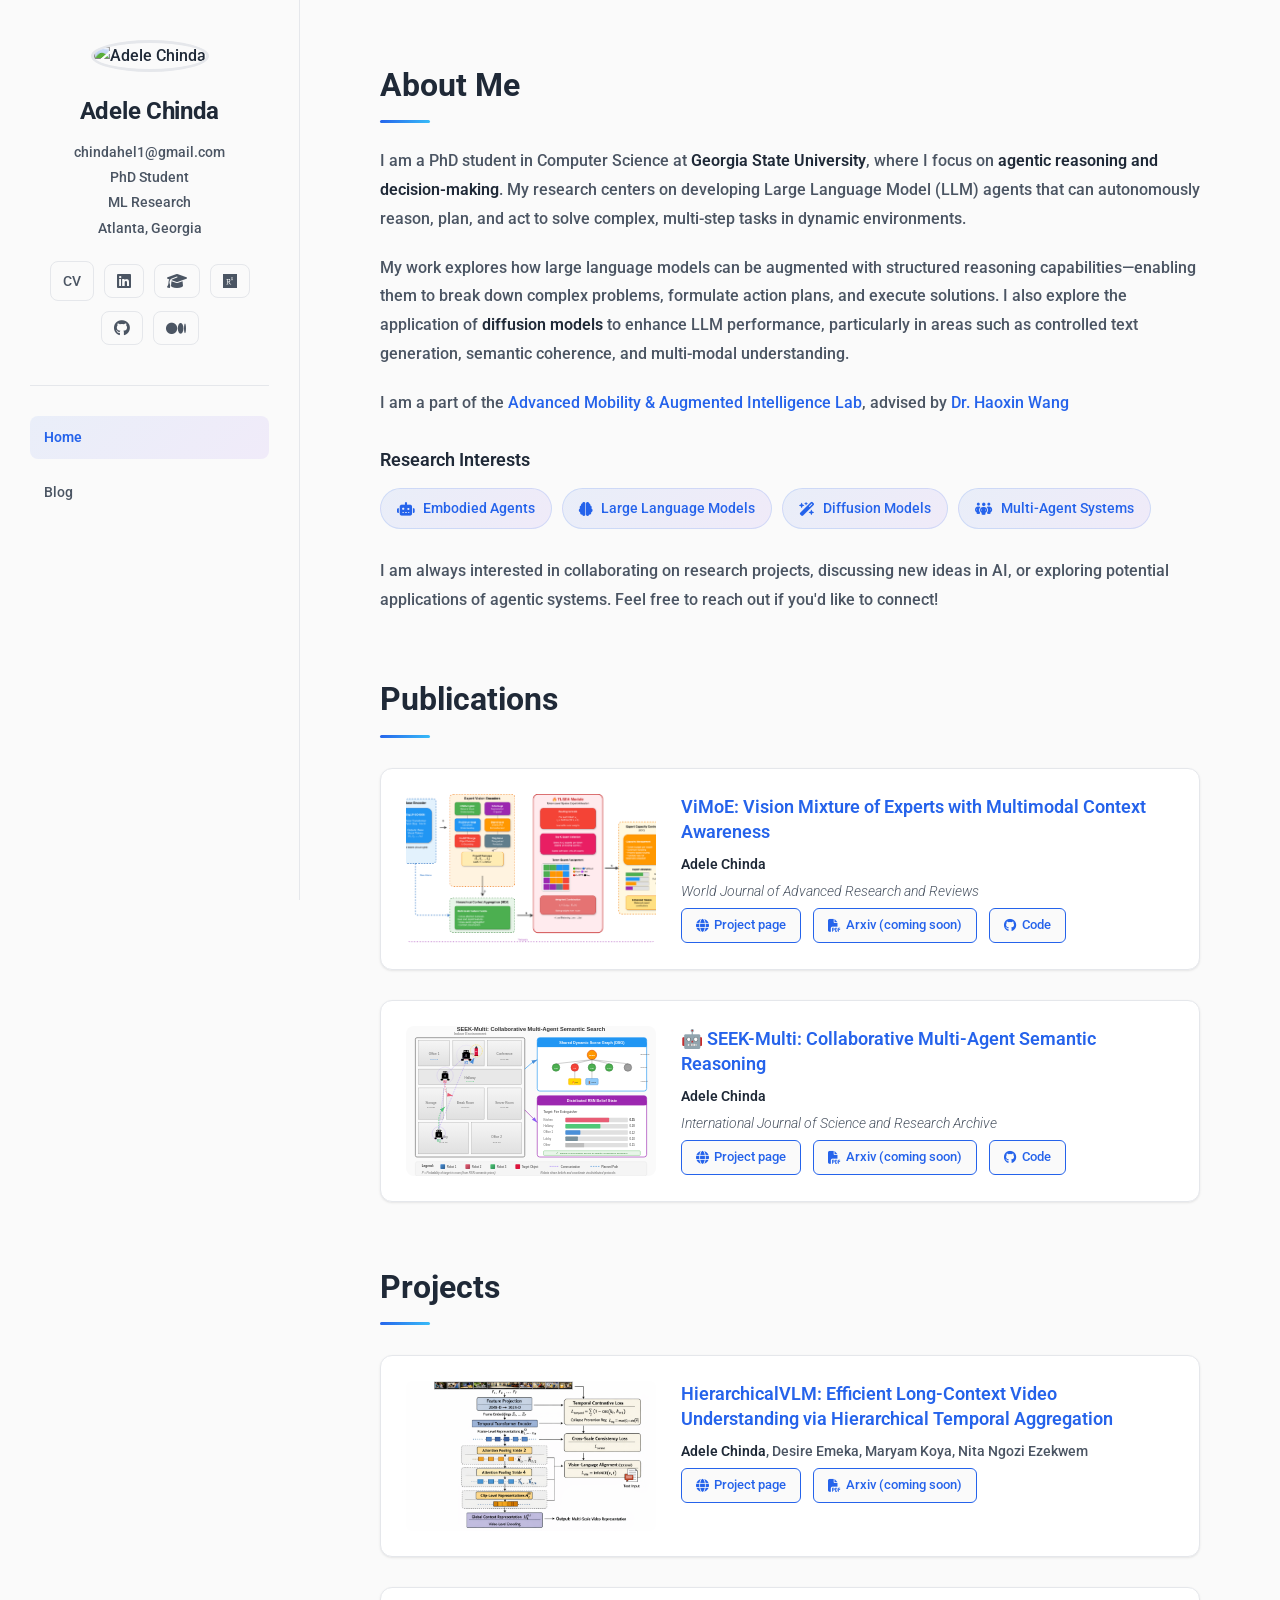
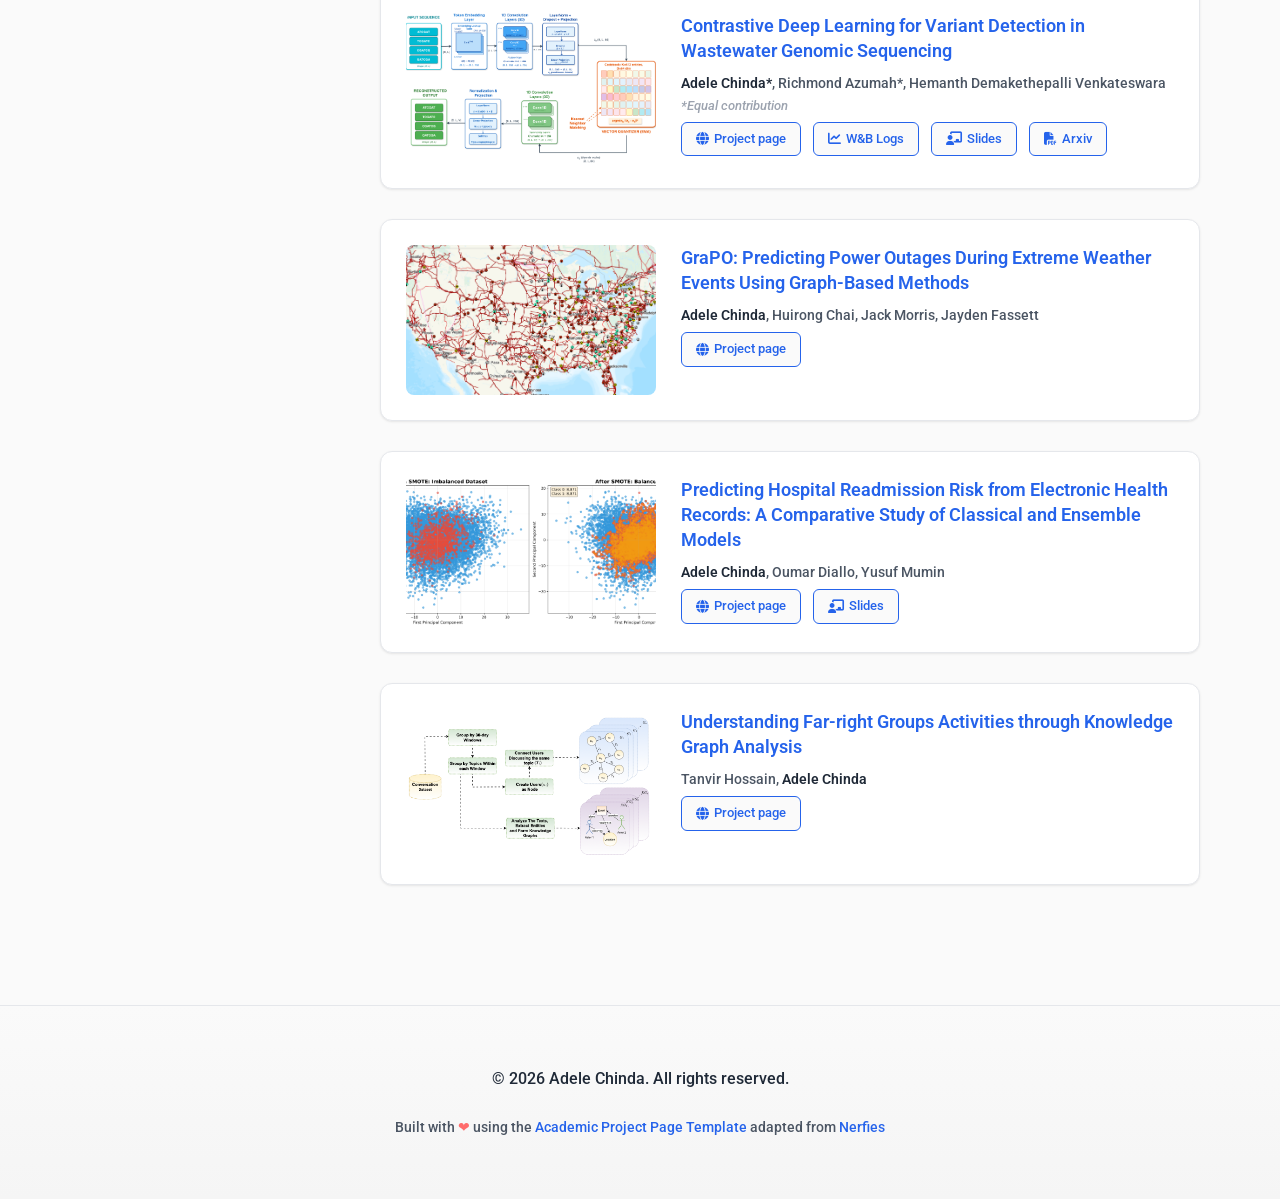
==== commit 2793b0e0: "Update profile picture to tj headshot.jpeg" ====
--- a/index.html
+++ b/index.html
@@ -49,7 +49,7 @@
     <!-- SIDEBAR -->
     <aside class="sidebar">
       <div class="profile">
-        <img src="images/El.jpg" alt="Adele Chinda" class="profile-img">
+        <img src="images/tj headshot.jpeg" alt="Adele Chinda" class="profile-img">
         <h1>Adele Chinda</h1>
         <p class="contact">
           <a href="mailto:chindahel1@gmail.com">chindahel1@gmail.com</a><br>
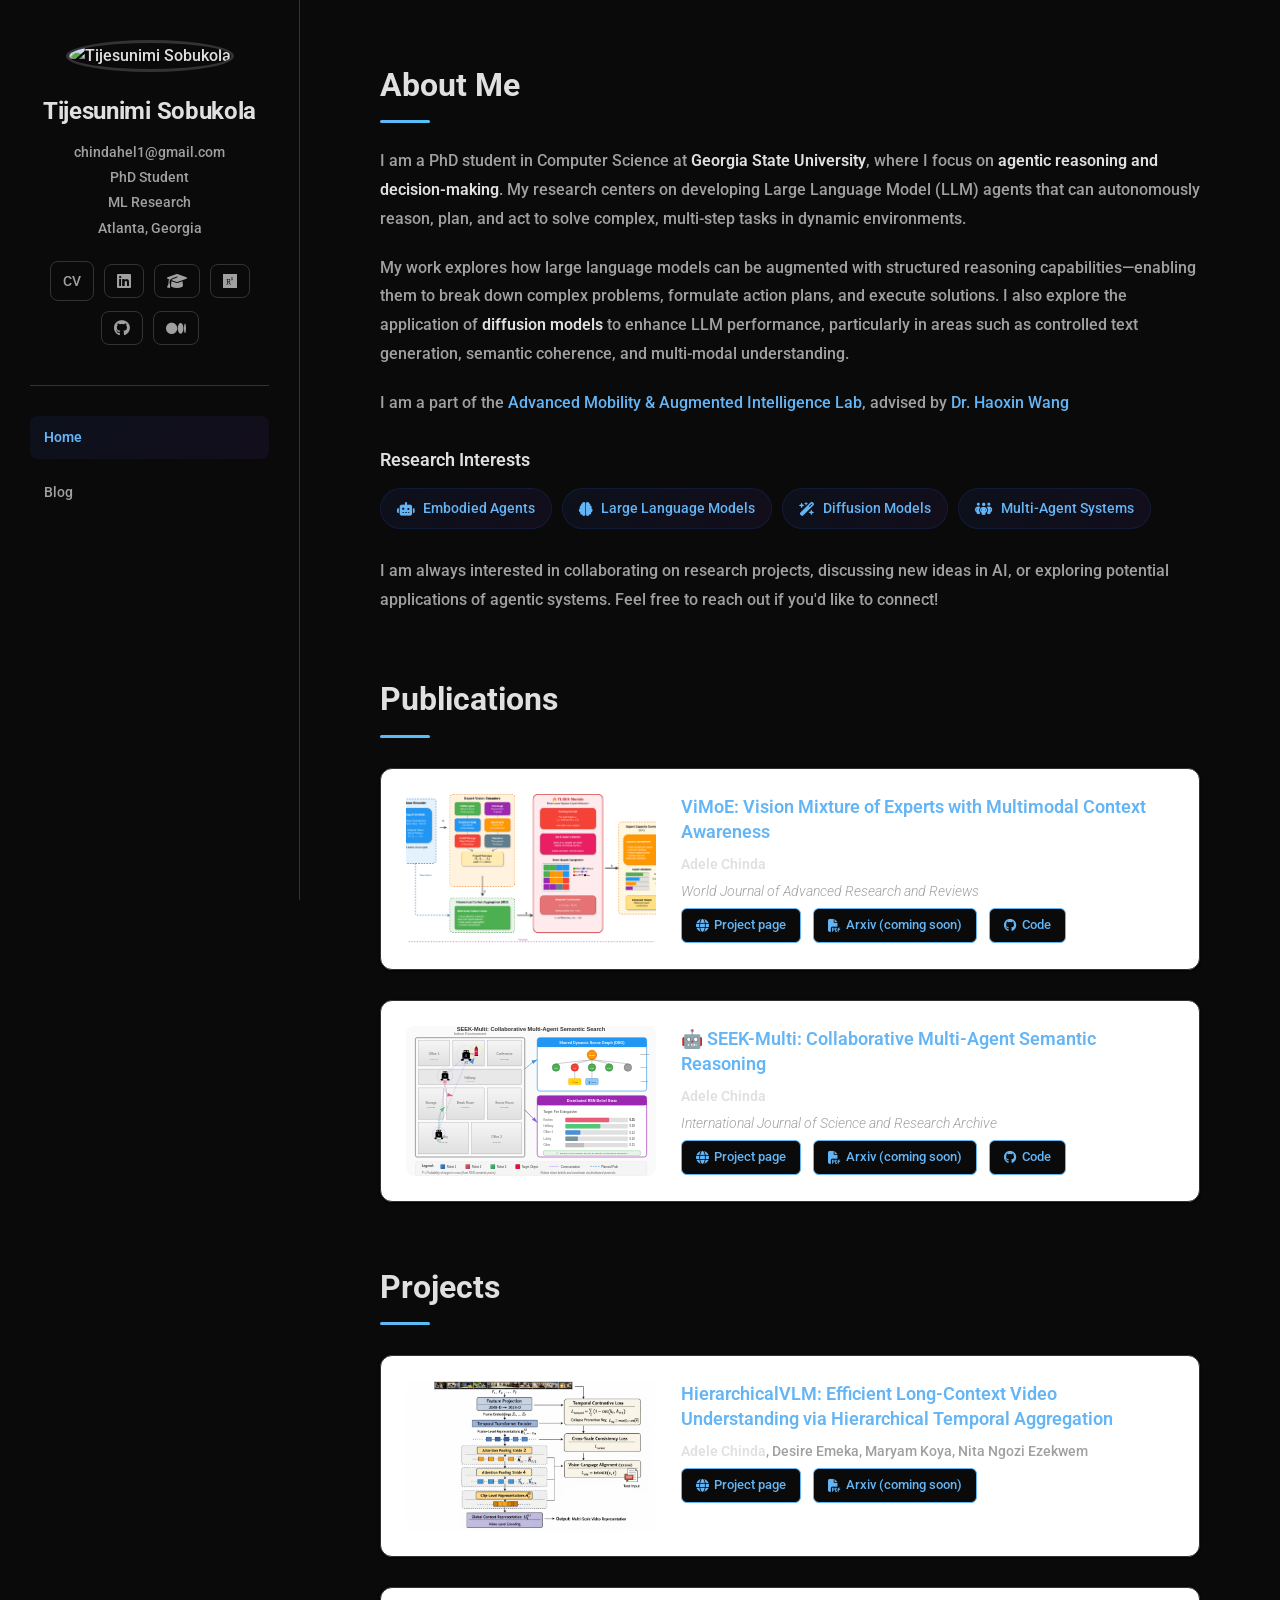
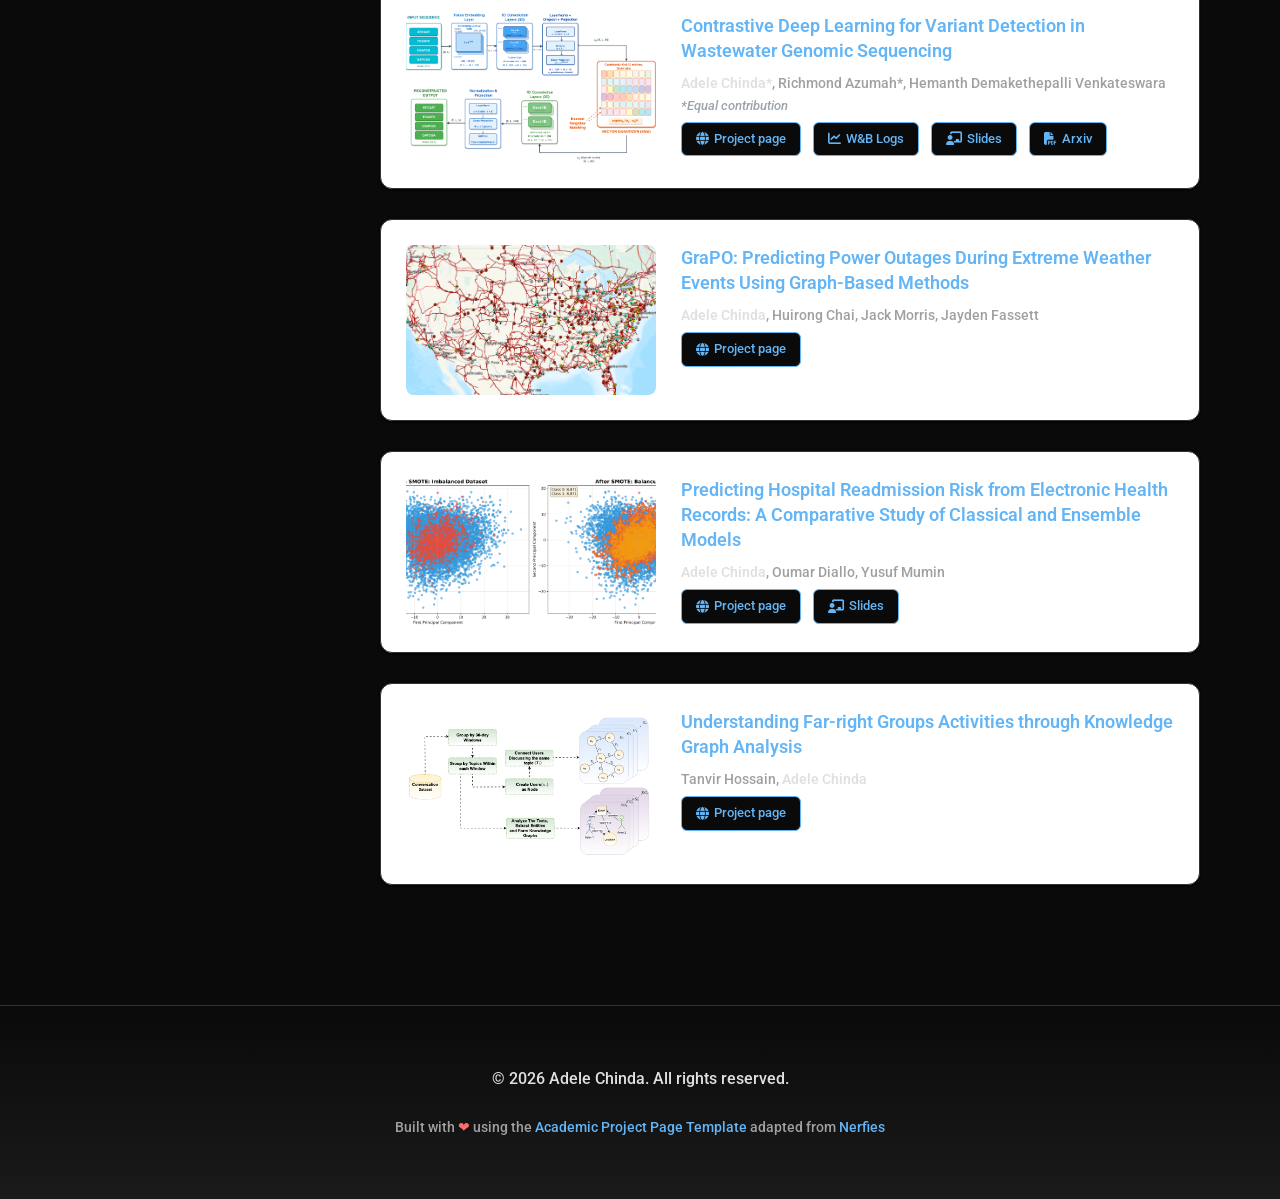
==== commit 2ad75242: "Change heading name to Tijesunimi Sobukola" ====
--- a/index.html
+++ b/index.html
@@ -6,25 +6,25 @@
   <meta http-equiv="X-UA-Compatible" content="IE=edge">
   <meta name="viewport" content="width=device-width, initial-scale=1.0">
   <meta name="description"
-    content="Adele Chinda - PhD student in Computer Science at Georgia State University, researching agentic reasoning, LLM agents, and diffusion models for enhanced AI decision-making.">
+    content="Tijesunimi Sobukola - PhD student in Computer Science at Georgia State University, researching agentic reasoning, LLM agents, and diffusion models for enhanced AI decision-making.">
   <meta name="keywords"
-    content="Adele Chinda, ML Research, Machine Learning, LLM Agents, Diffusion Models, Embodied Agents, PhD Student, Georgia State University">
-  <meta name="author" content="Adele Chinda">
+    content="Tijesunimi Sobukola, ML Research, Machine Learning, LLM Agents, Diffusion Models, Embodied Agents, PhD Student, Georgia State University">
+  <meta name="author" content="Tijesunimi Sobukola">
 
   <!-- Open Graph / Social Media -->
   <meta property="og:type" content="website">
-  <meta property="og:title" content="Adele Chinda - ML Researcher">
+  <meta property="og:title" content="Tijesunimi Sobukola - ML Researcher">
   <meta property="og:description"
     content="PhD student researching agentic reasoning, LLM agents, and diffusion models at Georgia State University">
-  <meta property="og:url" content="https://arrdel.github.io/portfolio">
-  <meta property="og:image" content="images/El.jpg">
+  <meta property="og:url" content="https://tjayshow25.github.io/portfolio">
+  <meta property="og:image" content="images/TJ headshot.jpg">
 
   <!-- Twitter Card -->
   <meta name="twitter:card" content="summary_large_image">
-  <meta name="twitter:title" content="Adele Chinda - ML Researcher">
+  <meta name="twitter:title" content="Tijesunimi Sobukola - ML Researcher">
   <meta name="twitter:description"
     content="PhD student researching agentic reasoning, LLM agents, and diffusion models">
-  <meta name="twitter:image" content="images/El.jpg">
+  <meta name="twitter:image" content="images/TJ headshot.jpg">
 
   <!-- Favicon -->
   <link rel="icon" type="image/x-icon" href="images/logo.png">
@@ -41,7 +41,7 @@
 
   <link rel="stylesheet" href="styles.css">
 
-  <title>Adele Chinda - ML Researcher</title>
+  <title>Tijesunimi Sobukola - ML Researcher</title>
 </head>
 
 <body>
@@ -49,8 +49,8 @@
     <!-- SIDEBAR -->
     <aside class="sidebar">
       <div class="profile">
-        <img src="images/tj headshot.jpeg" alt="Adele Chinda" class="profile-img">
-        <h1>Adele Chinda</h1>
+        <img src="images/TJ headshot.jpg" alt="Tijesunimi Sobukola" class="profile-img">
+        <h1>Tijesunimi Sobukola</h1>
         <p class="contact">
           <a href="mailto:chindahel1@gmail.com">chindahel1@gmail.com</a><br>
           PhD Student<br>
--- a/styles.css
+++ b/styles.css
@@ -1,14 +1,14 @@
 :root {
-  --text-color: #1f2937;
-  --text-secondary: #4b5563;
-  --link-color: #2563eb;
-  --hover-color: #1d4ed8;
-  --background: #fafafa;
-  --background-alt: #f5f5f5;
-  --border-color: #e5e7eb;
-  --accent-gradient: linear-gradient(135deg, #2563eb 0%, #38bdf8 100%);
-  --card-shadow: 0 1px 3px rgba(0, 0, 0, 0.06), 0 1px 2px rgba(0, 0, 0, 0.04);
-  --card-shadow-hover: 0 10px 30px rgba(37, 99, 235, 0.12), 0 4px 12px rgba(0, 0, 0, 0.08);
+  --text-color: #e0e0e0;
+  --text-secondary: #a0a0a0;
+  --link-color: #64b5f6;
+  --hover-color: #42a5f5;
+  --background: #0a0a0a;
+  --background-alt: #1a1a1a;
+  --border-color: #333333;
+  --accent-gradient: linear-gradient(135deg, #64b5f6 0%, #4fc3f7 100%);
+  --card-shadow: 0 1px 3px rgba(0, 0, 0, 0.5), 0 1px 2px rgba(0, 0, 0, 0.4);
+  --card-shadow-hover: 0 10px 30px rgba(100, 181, 246, 0.15), 0 4px 12px rgba(0, 0, 0, 0.5);
 }
 
 * {
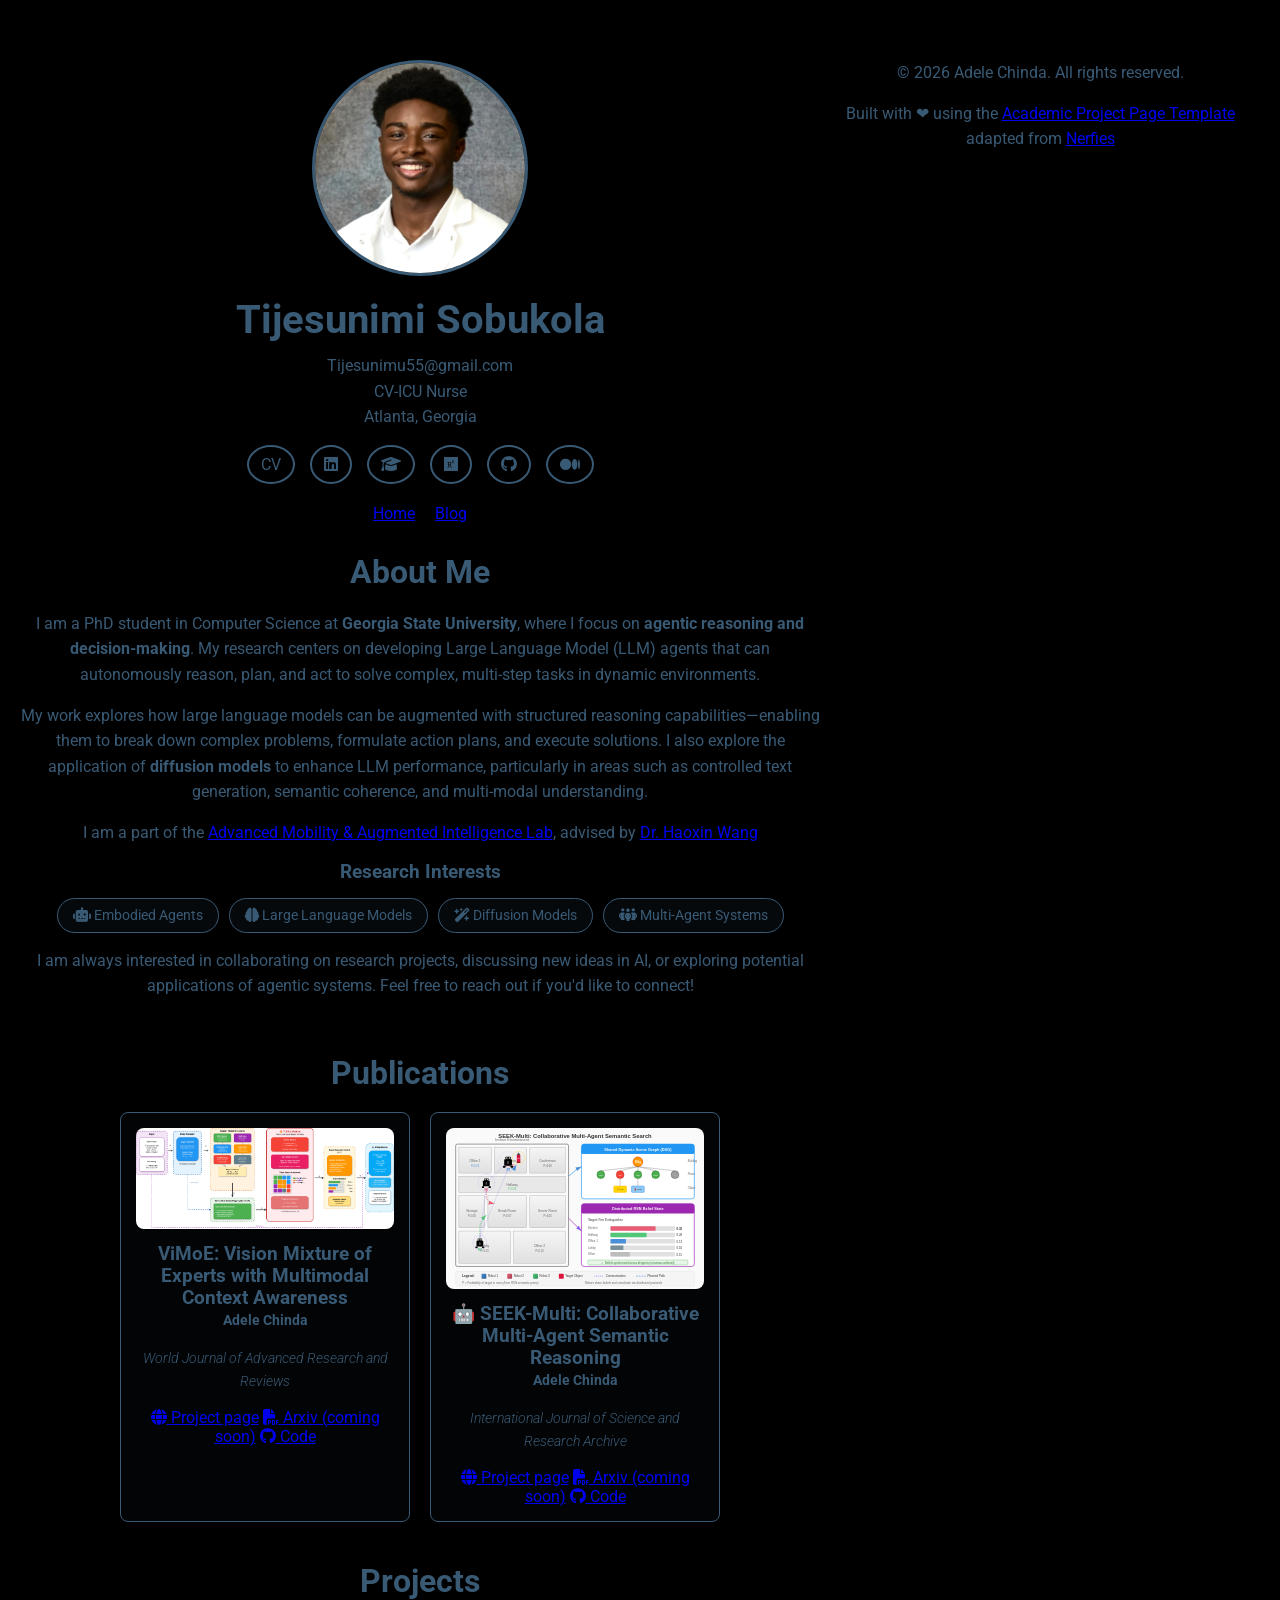
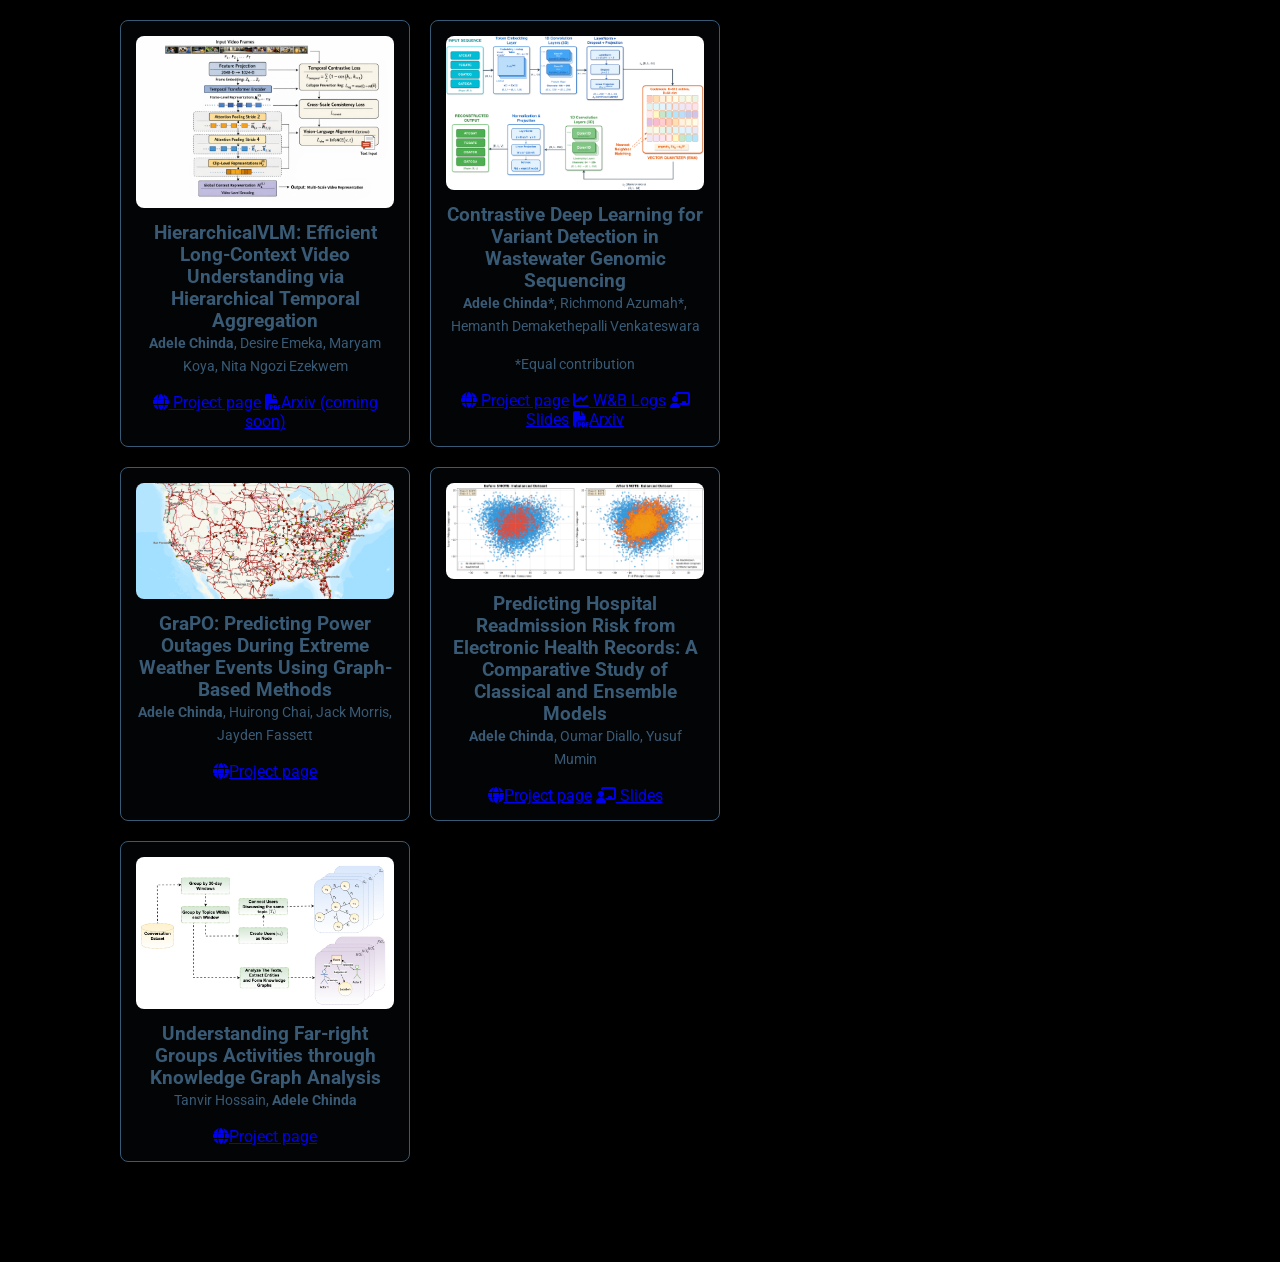
==== commit ab749cc1: "Remove Grady Scholar and contact icons" ====
--- a/index.html
+++ b/index.html
@@ -41,6 +41,211 @@
 
   <link rel="stylesheet" href="styles.css">
 
+  <style>
+    * {
+      margin: 0;
+      padding: 0;
+      box-sizing: border-box;
+    }
+
+    body {
+      background-color: black;
+      color: #395A75;
+      font-family: 'Roboto', sans-serif;
+      display: flex;
+      justify-content: center;
+      align-items: flex-start;
+      padding: 20px;
+      min-height: auto;
+    }
+
+    .container {
+      width: 100%;
+      max-width: 800px;
+      display: flex;
+      flex-direction: column;
+      align-items: center;
+      padding-top: 20px;
+      padding-bottom: 40px;
+    }
+
+    .sidebar {
+      width: 100%;
+      text-align: center;
+      margin-bottom: 30px;
+      display: flex;
+      flex-direction: column;
+      align-items: center;
+    }
+
+    .profile-img {
+      width: clamp(115px, 29vw, 216px);
+      height: clamp(115px, 29vw, 216px);
+      border-radius: 50%;
+      object-fit: cover;
+      margin: 20px auto;
+      display: block;
+      background-color: black;
+      border: 3.5px solid #395A75;
+      transition: border-color 1s ease-in-out;
+    }
+
+    .profile-img:hover {
+      border-color: white;
+    }
+
+    .profile {
+      text-align: center;
+      width: 100%;
+    }
+
+    .profile h1 {
+      color: #395A75;
+      margin-top: 15px;
+      font-size: clamp(1.5rem, 5vw, 2.5rem);
+      font-weight: bold;
+    }
+
+    .contact {
+      color: #395A75;
+      font-size: clamp(0.875rem, 2vw, 1rem);
+      margin-top: 10px;
+    }
+
+    .contact a {
+      color: #395A75;
+      text-decoration: none;
+    }
+
+    .contact a:hover {
+      text-decoration: underline;
+    }
+
+    .location-label::before {
+    }
+
+    .social-links {
+      margin-top: 15px;
+      display: flex;
+      justify-content: center;
+      gap: 15px;
+      flex-wrap: wrap;
+    }
+
+    .social-links a {
+      color: #395A75;
+      text-decoration: none;
+      font-size: clamp(0.875rem, 2vw, 1rem);
+      border: 2px solid #395A75;
+      padding: 8px 12px;
+      border-radius: 50%;
+      display: inline-block;
+      transition: transform 0.3s ease;
+    }
+
+    .social-links a:hover {
+      transform: scale(1.10);
+    }
+
+    .sidebar-nav {
+      margin-top: 20px;
+    }
+
+    .sidebar-nav ul {
+      list-style: none;
+      display: flex;
+      justify-content: center;
+      gap: 20px;
+      font-size: clamp(0.875rem, 2vw, 1rem);
+    }
+
+    .main-content {
+      width: 100%;
+      display: flex;
+      flex-direction: column;
+      align-items: center;
+    }
+
+    .about-section, .publications-section, .projects-section {
+      margin-bottom: 40px;
+      width: 100%;
+      text-align: center;
+    }
+
+    h2 {
+      font-size: clamp(1.5rem, 4vw, 2rem);
+      color: #395A75;
+      margin-bottom: 20px;
+    }
+
+    p {
+      font-size: clamp(0.875rem, 1.5vw, 1rem);
+      line-height: 1.6;
+      margin-bottom: 15px;
+      transition: color 1s ease-in-out;
+    }
+
+    a, h1, h2, h3, span, div {
+      transition: color 1s ease-in-out;
+    }
+
+    a:hover, h1:hover, h2:hover, h3:hover, p:hover {
+      color: white;
+    }
+
+    .interest-tags {
+      display: flex;
+      flex-wrap: wrap;
+      gap: 10px;
+      justify-content: center;
+      margin: 15px 0;
+    }
+
+    .interest-tag {
+      background-color: rgba(57, 90, 117, 0.1);
+      padding: 8px 15px;
+      border-radius: 20px;
+      font-size: clamp(0.75rem, 1.5vw, 0.9rem);
+      color: #395A75;
+      border: 1px solid #395A75;
+    }
+
+    .publications-grid {
+      display: grid;
+      grid-template-columns: repeat(auto-fit, minmax(250px, 1fr));
+      gap: 20px;
+      width: 100%;
+      max-width: 600px;
+      margin: 0 auto;
+    }
+
+    .publication-card {
+      border: 1px solid #395A75;
+      padding: 15px;
+      border-radius: 8px;
+      background-color: rgba(57, 90, 117, 0.05);
+    }
+
+    .pub-image {
+      width: 100%;
+      height: auto;
+      border-radius: 8px;
+      margin-bottom: 10px;
+    }
+
+    .pub-authors {
+      font-size: clamp(0.8rem, 1.5vw, 0.9rem);
+      color: #395A75;
+    }
+
+    .footer {
+      text-align: center;
+      margin-top: 40px;
+      font-size: clamp(0.75rem, 1.5vw, 0.85rem);
+      color: #395A75;
+    }
+  </style>
+
   <title>Tijesunimi Sobukola - ML Researcher</title>
 </head>
 
@@ -52,10 +257,9 @@
         <img src="images/TJ headshot.jpg" alt="Tijesunimi Sobukola" class="profile-img">
         <h1>Tijesunimi Sobukola</h1>
         <p class="contact">
-          <a href="mailto:chindahel1@gmail.com">chindahel1@gmail.com</a><br>
-          PhD Student<br>
-          ML Research<br>
-          Atlanta, Georgia
+          <a href="mailto:Tijesunimu55@gmail.com">Tijesunimu55@gmail.com</a><br>
+          <span class="cv-icu-label"></span>CV-ICU Nurse<br>
+          <span class="location-label"></span>Atlanta, Georgia
         </p>
         <div class="social-links">
           <a href="https://drive.google.com/file/d/1CGYINzGXRJIUxtWzq9gkBMpRgqJ4EECD/view?usp=sharing" target="_blank"
